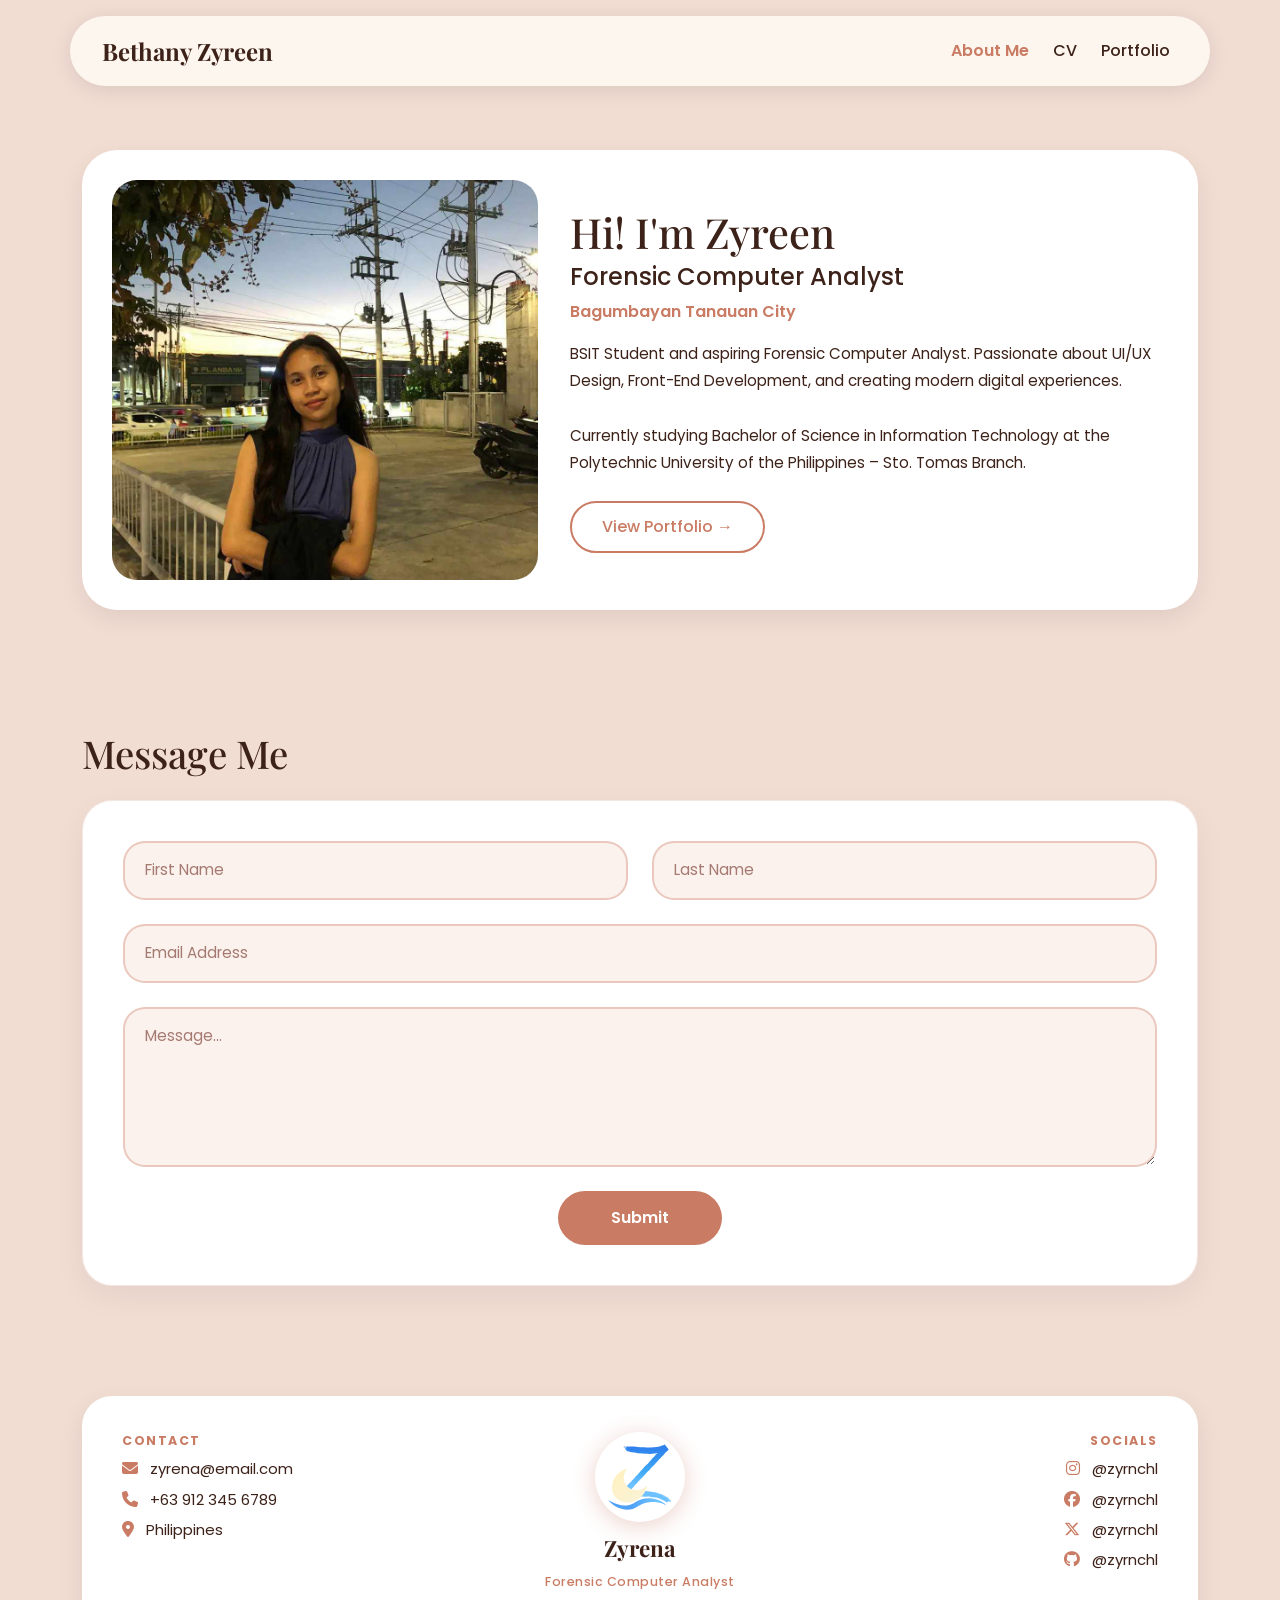
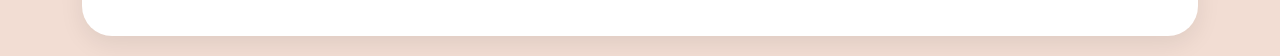
==== index.html @ 588b0d5e "changes in some part" ====
<!DOCTYPE html>
<html lang="en">
<head>
<meta charset="UTF-8">
<meta name="viewport" content="width=device-width, initial-scale=1.0">
<title> Zyrena – Portfolio</title>
  <link rel="icon" type="image/svg+xml" href="assets/img/Group13.svg">
  <link href="https://cdn.jsdelivr.net/npm/bootstrap@5.3.3/dist/css/bootstrap.min.css" rel="stylesheet">
<link href="https://fonts.googleapis.com/css2?family=Playfair+Display:wght@600;700&family=Poppins:wght@300;400;500;600&display=swap" rel="stylesheet">
<link rel="stylesheet" href="https://cdnjs.cloudflare.com/ajax/libs/font-awesome/6.5.0/css/all.min.css">
<link rel="stylesheet" href="assets/css/style.css">
</head>
<body>

<!-- NAVBAR -->
<nav class="navbar navbar-expand-lg fixed-top custom-nav">
  <div class="container">
    <a class="navbar-brand logo" href="index.html"> Bethany Zyreen</a>
    <button class="navbar-toggler" data-bs-toggle="collapse" data-bs-target="#menu">
      <span class="navbar-toggler-icon"></span>
    </button>
    <div class="collapse navbar-collapse" id="menu">
      <ul class="navbar-nav ms-auto">
        <li class="nav-item"><a href="index.html" class="nav-link active">About Me</a></li>
        <li class="nav-item"><a href="cv.html" class="nav-link">CV</a></li>
        <li class="nav-item"><a href="portfolio.html" class="nav-link">Portfolio</a></li>
      </ul>
    </div>
  </div>
</nav>

<!-- HERO -->
<section id="about" class="hero-section">
  <div class="container">
    <div class="hero-card">
      <div class="row align-items-center">
        <div class="col-lg-5">
          <img src="assets/img/PROFILE.jpg" class="img-fluid hero-image" alt="Profile">
        </div>
        <div class="col-lg-7 hero-text-col">
          <h1 class="hero-title">Hi! I'm Zyreen </h1> <h4>Forensic Computer Analyst </h4>
          <p class="location">Bagumbayan Tanauan City</p>
          <p class="hero-text">
            BSIT Student and aspiring Forensic Computer Analyst.
            Passionate about UI/UX Design, Front-End Development,
            and creating modern digital experiences.<br><br>
            Currently studying Bachelor of Science in
            Information Technology at the Polytechnic University
            of the Philippines – Sto. Tomas Branch.
          </p>
          <a href="portfolio.html" class="btn btn-main">View Portfolio →</a>
        </div>
      </div>
    </div>
  </div>
</section>

<!-- CONTACT -->
<section class="section">
  <div class="container">
    <h2 class="section-title">Message Me</h2>
    <div class="card-section">
      <form>
        <div class="row">
          <div class="col-12 col-md-6 mb-4">
            <input type="text" class="form-control custom-input" placeholder="First Name">
          </div>
          <div class="col-12 col-md-6 mb-4">
            <input type="text" class="form-control custom-input" placeholder="Last Name">
          </div>
        </div>
        <input type="email" class="form-control custom-input mb-4" placeholder="Email Address">
        <textarea rows="5" class="form-control custom-input" placeholder="Message..."></textarea>
        <div class="text-center mt-4">
          <button class="btn btn-submit">Submit</button>
        </div>
      </form>
    </div>
  </div>
</section>

<!-- FOOTER -->
<footer>
  <div class="container">
    <div class="footer-card">
      <div class="row align-items-start">

        <!-- LEFT: Contact Info -->
        <div class="col-12 col-md-4">
          <p class="footer-section-label">Contact</p>
          <p><i class="fas fa-envelope footer-icon"></i> zyrena@email.com</p>
          <p><i class="fas fa-phone footer-icon"></i> +63 912 345 6789</p>
          <p><i class="fas fa-map-marker-alt footer-icon"></i> Philippines</p>
        </div>

        <!-- CENTER: SVG Logo + Name -->
        <div class="col-md-4 text-center footer-center">
          <img src="assets/img/Group 20.svg" alt="Zyrena Logo" class="footer-logo-svg">
          <p class="footer-logo-name">Zyrena</p>
          <p class="footer-logo-tagline">Forensic Computer Analyst</p>
        </div>

        <!-- RIGHT: Social Media -->
        <div class="col-12 col-md-4 text-md-end">
          <p class="footer-section-label">Socials</p>
          <p><i class="fab fa-instagram footer-icon"></i> @zyrnchl</p>
          <p><i class="fab fa-facebook footer-icon"></i> @zyrnchl</p>
          <p><i class="fab fa-x-twitter footer-icon"></i> @zyrnchl</p>
          <p><i class="fab fa-github footer-icon"></i> @zyrnchl</p>
        </div>
      </div>
</footer>

<script src="https://cdn.jsdelivr.net/npm/bootstrap@5.3.3/dist/js/bootstrap.bundle.min.js"></script>
<script src="assets/js/script.js"></script>
</body>
</html>
---- assets/css/style.css ----
:root {
  --bg: #f2ddd3;
  --nav: #fdf6ee;
  --card: #fff;
  --accent-light: #e8b4a0;
  --accent: #c97b63;
  --dark: #3d2219;
}

body {
  background: var(--bg);
  font-family: 'Poppins', sans-serif;
  padding-top: 100px;
  color: var(--dark);
}

/* ── TYPOGRAPHY ── */
.logo,
.section-title,
.hero-title {
  font-family: 'Playfair Display', serif;
}

/* ── NAVBAR ── */
.custom-nav {
  background: transparent !important;
  box-shadow: none !important;
  padding: 16px 0;
}

.custom-nav .container {
  background: var(--nav);
  border-radius: 50px;
  box-shadow: 0 4px 20px rgba(0,0,0,.10);
  padding: 12px 32px !important;
}

.logo {
  font-size: 1.5rem;
  font-weight: 700;
  color: var(--dark) !important;
  text-decoration: none;
}

.nav-link {
  font-weight: 500;
  color: var(--dark) !important;
  margin-left: 8px;
}

/* ── HERO ── */
.hero-section {
  padding: 50px 0;
}

.hero-card {
  background: #fff;
  padding: 30px;
  border-radius: 35px;
  box-shadow: 0 8px 25px rgba(0,0,0,.08);
}

.hero-image {
  height: 400px;
  width: 100%;
  object-fit: cover;
  border-radius: 25px;
  /* Placeholder color when image is missing */
  background: var(--accent-light);
  display: block;
  min-height: 350px;
}

.hero-text-col {
  padding-left: 20px;
}

.hero-title {
  font-size: 2.6rem;
  margin-bottom: 6px;
}

.location {
  color: var(--accent);
  font-weight: 600;
  margin-bottom: 16px;
}

.hero-text {
  line-height: 1.8;
  margin-bottom: 24px;
  font-size: 0.95rem;
}

.btn-main,
.btn-project,
.btn-submit {
  border: 2px solid var(--accent);
  color: var(--accent);
  border-radius: 50px;
  padding: 12px 30px;
  font-weight: 500;
  background: transparent;
  text-decoration: none;
  display: inline-block;
  transition: all 0.25s ease;
}

.btn-main,
.btn-project {
  padding: 12px 30px;
}

.btn-submit {
  padding: 14px 52px;
  font-weight: 600;
}

.btn-main:hover,
.btn-project:hover,
.btn-submit:hover {
  background: var(--accent);
  color: white;
  opacity: 0.95;
}

/* ── SECTIONS ── */
.section {
  padding: 70px 0;
}

.section-title {
  font-size: 2.4rem;
  margin-bottom: 24px;
  color: var(--dark);
}

.card-section {
  background: white;
  padding: 40px;
  border-radius: 30px;
  box-shadow: 0 8px 25px rgba(0,0,0,.08);
}

/* ── SKILLS ── */
.skill-list {
  list-style: disc;
  padding-left: 20px;
  line-height: 2.2;
}

.skill-list li {
  font-size: 0.95rem;
}

/* ── EDUCATION ── */
.education-list {
  list-style: disc;
  padding-left: 20px;
}

.education-list li {
  margin-bottom: 20px;
  line-height: 1.8;
  font-size: 0.95rem;
}

.education-list li:last-child {
  margin-bottom: 0;
}

/* ── PROJECTS ── */
.project-card {
  display: flex;
  overflow: hidden;
  border-radius: 25px;
  background: white;
  margin-bottom: 24px;
  box-shadow: 0 5px 20px rgba(0,0,0,.08);
}

.project-card:last-child {
  margin-bottom: 0;
}

.project-image {
  width: 260px;
  min-height: 200px;
  background: var(--accent-light);
  flex-shrink: 0;
}

.project-image.darker {
  background: var(--accent);
}

.project-content {
  padding: 36px 40px;
  flex: 1;
}

.project-content h3 {
  font-family: 'Playfair Display', serif;
  font-size: 1.4rem;
  margin-bottom: 12px;
}

.project-content p {
  font-size: 0.92rem;
  line-height: 1.7;
  margin-bottom: 20px;
}

.btn-project {
  border: 2px solid var(--accent);
  color: var(--accent);
  border-radius: 50px;
  padding: 8px 22px;
  font-size: 0.9rem;
  background: transparent;
  transition: all .2s;
}

.btn-project:hover {
  background: var(--accent);
  color: white;
}

/* ── CONTACT FORM ── */
.card-section {
  background: #fff;
  padding: 40px;
  border-radius: 30px;
  border: 1px solid rgba(201, 123, 99, 0.18);
  box-shadow: 0 10px 30px rgba(0, 0, 0, 0.06);
}

.card-section form {
  color: var(--dark);
}

.card-section .section-title {
  color: var(--dark);
}

.custom-input {
  border: 2px solid rgba(201, 123, 99, 0.35);
  border-radius: 22px;
  padding: 16px 20px;
  font-family: 'Poppins', sans-serif;
  font-size: 0.95rem;
  background: #fbf1ed;
  color: #3a2320;
  transition: border-color 0.25s ease, background 0.25s ease, box-shadow 0.25s ease;
}

.custom-input::placeholder {
  color: #a57a70;
  opacity: 1;
}

.custom-input:focus {
  border-color: var(--accent);
  background: white;
  box-shadow: 0 0 0 4px rgba(201, 123, 99, 0.12);
}

textarea.custom-input {
  min-height: 160px;
  resize: vertical;
}

.btn-submit {
  background: var(--accent);
  color: white;
  padding: 14px 52px;
  border-radius: 50px;
  font-weight: 600;
  border: 1px solid transparent;
  transition: transform 0.2s ease, opacity 0.2s ease, box-shadow 0.2s ease;
  position: relative;
  overflow: hidden;
}

.btn-main,
.btn-project,
.btn-submit,
.back-link {
  transition: transform 0.25s ease, opacity 0.25s ease, box-shadow 0.25s ease;
  position: relative;
  overflow: hidden;
}

.btn-main:hover,
.btn-project:hover,
.btn-submit:hover,
.back-link:hover {
  opacity: 0.95;
  transform: translateY(-2px) scale(1.01);
}

.btn-submit:focus,
.btn-submit:active,
.btn-main:focus,
.btn-main:active,
.btn-project:focus,
.btn-project:active,
.back-link:focus,
.back-link:active {
  outline: none;
  background: var(--accent);
  color: white;
  box-shadow: 0 0 0 6px rgba(201, 123, 99, 0.18);
}

.animated-card {
  opacity: 0;
  transform: translateY(22px);
  transition: opacity 0.55s ease, transform 0.55s ease;
}

.animated-card.visible {
  opacity: 1;
  transform: translateY(0);
}

.ripple {
  position: absolute;
  border-radius: 50%;
  transform: scale(0);
  background: rgba(255, 255, 255, 0.45);
  pointer-events: none;
}

@keyframes ripple-effect {
  to {
    transform: scale(4);
    opacity: 0;
  }
}

@media (max-width: 767px) {
  .card-section {
    padding: 28px 22px;
  }
}

/* ── FOOTER ── */
footer {
  padding: 40px 0 20px;
}

.footer-card {
  background: white;
  padding: 36px 40px;
  border-radius: 30px;
  box-shadow: 0 8px 25px rgba(0,0,0,.08);
  font-size: 0.93rem;
}

.footer-card p {
  margin-bottom: 8px;
}

.footer-icon {
  color: var(--accent);
  margin-right: 8px;
  font-size: 1rem;
}

.copyright {
  text-align: center;
  margin-top: 30px;
  font-weight: 600;
  font-size: 0.9rem;
  color: var(--dark);
}
/* ── SUNSET PAGES PROJECT ── */
.sunset-bg {
  background: linear-gradient(160deg, #c97b63 0%, #e8a87c 40%, #f2c97a 70%, #c97b63 100%);
  display: flex;
  align-items: center;
  justify-content: center;
}

.sunset-icon {
  font-size: 3rem;
  color: rgba(255,255,255,0.85);
  text-align: center;
}

.project-badge {
  display: inline-block;
  background: var(--accent-light);
  color: var(--dark);
  font-size: 0.75rem;
  font-weight: 600;
  padding: 4px 14px;
  border-radius: 50px;
  margin-bottom: 14px;
}

.project-tags {
  display: flex;
  flex-wrap: wrap;
  gap: 8px;
  margin-top: 10px;
}

.tag {
  background: #f9ede8;
  color: var(--accent);
  border: 1px solid var(--accent-light);
  font-size: 0.78rem;
  font-weight: 500;
  padding: 4px 12px;
  border-radius: 50px;
}

/* ── PAGE HEADER (CV & Portfolio pages) ── */
.page-header {
  padding: 50px 0 30px;
}

.page-subtitle {
  color: var(--accent);
  font-weight: 500;
  font-size: 1rem;
  margin-top: -10px;
  margin-bottom: 0;
}

/* ── ACTIVE NAV LINK ── */
.nav-link.active {
  color: var(--accent) !important;
  font-weight: 600;
}

/* ── TIMELINE (CV Education) ── */
.timeline-list {
  list-style: none;
  padding: 0;
  margin: 0;
  position: relative;
}

.timeline-list::before {
  content: '';
  position: absolute;
  left: 10px;
  top: 8px;
  bottom: 8px;
  width: 2px;
  background: var(--accent-light);
}

.timeline-item {
  display: flex;
  gap: 20px;
  margin-bottom: 32px;
  position: relative;
}

.timeline-item:last-child {
  margin-bottom: 0;
}

.timeline-dot {
  width: 22px;
  height: 22px;
  border-radius: 50%;
  background: var(--accent);
  flex-shrink: 0;
  margin-top: 2px;
  box-shadow: 0 0 0 4px var(--accent-light);
  z-index: 1;
}

.timeline-body {
  flex: 1;
}

.timeline-year {
  display: inline-block;
  background: var(--accent-light);
  color: var(--dark);
  font-size: 0.75rem;
  font-weight: 600;
  padding: 3px 12px;
  border-radius: 50px;
  margin-bottom: 6px;
}

.timeline-body h5 {
  font-family: 'Playfair Display', serif;
  font-size: 1.05rem;
  margin-bottom: 2px;
}

.timeline-body p {
  font-size: 0.88rem;
  color: #7a5a50;
  margin: 0;
}

/* ── SKILL BARS (CV Skills) ── */
.skill-group-label {
  font-weight: 600;
  font-size: 0.85rem;
  text-transform: uppercase;
  letter-spacing: 1px;
  color: var(--accent);
  margin-bottom: 16px;
}

.skill-bars {
  display: flex;
  flex-direction: column;
  gap: 14px;
}

.skill-bar-item {
  display: flex;
  align-items: center;
  gap: 12px;
}

.skill-bar-item span {
  width: 110px;
  font-size: 0.88rem;
  flex-shrink: 0;
}

.bar {
  flex: 1;
  height: 10px;
  background: var(--accent-light);
  border-radius: 50px;
  overflow: hidden;
}

.fill {
  height: 100%;
  background: var(--accent);
  border-radius: 50px;
}

/* ── SUNSET PAGES EXPANDED CARD ── */
.project-card--vertical {
  flex-direction: column;
}

.sunset-bg--wide {
  width: 100%;
  min-height: 200px;
  padding: 40px 20px;
  flex-direction: column;
  gap: 12px;
}

.sunset-tagline {
  color: rgba(255,255,255,0.92);
  font-style: italic;
  font-size: 0.95rem;
  margin-top: 12px;
  margin-bottom: 0;
  text-align: center;
  line-height: 1.6;
}

/* About / section blocks inside card */
.sp-block {
  margin-bottom: 22px;
}

.sp-heading {
  font-weight: 700;
  font-size: 0.82rem;
  text-transform: uppercase;
  letter-spacing: 1px;
  color: var(--accent);
  margin-bottom: 10px;
}

.sp-heading i {
  margin-right: 6px;
}

.sp-block p {
  margin-bottom: 8px;
}

/* Genre list */
.sp-genres {
  display: flex;
  flex-direction: column;
  gap: 10px;
}

.sp-genre-item {
  background: #fdf6ee;
  border-left: 3px solid var(--accent);
  border-radius: 0 12px 12px 0;
  padding: 10px 16px;
}

.sp-genre-title {
  display: block;
  font-weight: 600;
  font-size: 0.92rem;
  color: var(--dark);
  margin-bottom: 2px;
}

.sp-genre-desc {
  font-size: 0.83rem;
  color: #7a5a50;
}

/* Feature pills */
.sp-features {
  display: flex;
  flex-wrap: wrap;
  gap: 10px;
}

.sp-feature {
  background: #fdf6ee;
  border: 1px solid var(--accent-light);
  border-radius: 50px;
  padding: 7px 16px;
  font-size: 0.83rem;
  font-weight: 500;
  color: var(--dark);
}

.sp-feature i {
  color: var(--accent);
  margin-right: 6px;
}

/* ── PROJECT DETAIL PAGES ── */
.detail-hero {
  padding: 80px 20px 60px;
  text-align: center;
}

.sunset-hero {
  background: linear-gradient(160deg, #c97b63 0%, #e8a87c 45%, #f2c97a 100%);
}

.furniture-hero {
 background: linear-gradient(160deg, #a07850 0%, #c8a070 50%, #e8c898 100%);
}

.detail-hero-icon {
  font-size: 3.5rem;
  color: rgba(255,255,255,0.9);
  margin-bottom: 16px;
  display: block;
}

.detail-hero-title {
  font-family: 'Playfair Display', serif;
  font-size: 2.8rem;
  color: white;
  margin-bottom: 8px;
  text-shadow: 0 2px 10px rgba(0,0,0,0.15);
}

.detail-hero-sub {
  color: rgba(255,255,255,0.88);
  font-size: 1rem;
  font-weight: 500;
  margin-bottom: 10px;
}

.detail-hero-tagline {
  color: rgba(255,255,255,0.92);
  font-style: italic;
  font-size: 1rem;
  margin-bottom: 20px;
}

.detail-badges {
  display: flex;
  gap: 10px;
  justify-content: center;
  flex-wrap: wrap;
  margin-top: 10px;
}

.detail-badges .project-badge {
  background: rgba(255,255,255,0.3);
  color: white;
  border: 1px solid rgba(255,255,255,0.5);
  font-size: 0.82rem;
}

.back-link {
  color: var(--accent);
  font-weight: 600;
  font-size: 0.9rem;
  text-decoration: none;
  display: inline-flex;
  align-items: center;
  gap: 8px;
  transition: opacity .2s;
}

.back-link:hover {
  opacity: 0.75;
  color: var(--accent);
}

.feature-card {
  display: flex;
  gap: 16px;
  align-items: flex-start;
  background: #fdf6ee;
  border-radius: 20px;
  padding: 20px;
  height: 100%;
}

.feature-icon {
  width: 46px;
  height: 46px;
  background: var(--accent);
  border-radius: 12px;
  display: flex;
  align-items: center;
  justify-content: center;
  color: white;
  font-size: 1.1rem;
  flex-shrink: 0;
}

.feature-card h6 {
  font-weight: 600;
  margin-bottom: 6px;
  font-size: 0.95rem;
}

.feature-card p {
  font-size: 0.87rem;
  color: #7a5a50;
  margin: 0;
  line-height: 1.6;
}
/* ── FOOTER LAYOUT FIX ── */
.footer-card .row {
  gap: 0;
}

.footer-card .col-md-6 p {
  display: flex;
  align-items: center;
  gap: 8px;
  margin-bottom: 10px;
  font-size: 0.9rem;
}

.footer-card .col-md-6:first-child p strong {
  min-width: 70px;
}

/* ── PROJECT DETAIL PAGES ── */
.detail-hero {
  padding: 80px 20px 60px;
  text-align: center;
}

.project-screenshot {
  overflow: hidden;
  border-radius: 30px;
  box-shadow: 0 8px 25px rgba(0,0,0,.12);
}

.project-screenshot img {
  width: 100%;
  display: block;
  object-fit: cover;
}

.sunset-hero {
  background: linear-gradient(160deg, #c97b63 0%, #e8a87c 45%, #f2c97a 100%);
}

.furniture-hero {
  background: 
  linear-gradient(160deg, #dc8c3d 0%, #e3bd41 50%, #e8c898 100%);
}

.puzzle-hero {
  background: linear-gradient(160deg, #3d2219 0%, #c97b63 60%, #e8b4a0 100%);
}

.detail-hero-icon {
  font-size: 3.5rem;
  color: rgba(255,255,255,0.9);
  margin-bottom: 16px;
  display: block;
}

.detail-hero-title {
  font-family: 'Playfair Display', serif;
  font-size: 2.8rem;
  color: white;
  margin-bottom: 8px;
  text-shadow: 0 2px 10px rgba(0,0,0,0.15);
}

.detail-hero-sub {
  color: rgba(255,255,255,0.88);
  font-size: 1rem;
  font-weight: 500;
  margin-bottom: 10px;
}

.detail-hero-tagline {
  color: rgba(255,255,255,0.92);
  font-style: italic;
  font-size: 1rem;
  margin-bottom: 20px;
}

.detail-badges {
  display: flex;
  gap: 10px;
  justify-content: center;
  flex-wrap: wrap;
  margin-top: 10px;
}

.detail-badges .project-badge {
  background: rgba(255,255,255,0.3);
  color: white;
  border: 1px solid rgba(255,255,255,0.5);
  font-size: 0.82rem;
}

.back-link {
  color: var(--accent);
  font-weight: 600;
  font-size: 0.9rem;
  text-decoration: none;
  display: inline-flex;
  align-items: center;
  gap: 8px;
  transition: opacity .2s;
}

.back-link:hover {
  opacity: 0.75;
  color: var(--accent);
}

.feature-card {
  display: flex;
  gap: 16px;
  align-items: flex-start;
  background: #fdf6ee;
  border-radius: 20px;
  padding: 20px;
  height: 100%;
}

.feature-icon {
  width: 46px;
  height: 46px;
  background: var(--accent);
  border-radius: 12px;
  display: flex;
  align-items: center;
  justify-content: center;
  color: white;
  font-size: 1.1rem;
  flex-shrink: 0;
}

.feature-card h6 {
  font-weight: 600;
  margin-bottom: 6px;
  font-size: 0.95rem;
}

.feature-card p {
  font-size: 0.87rem;
  color: #7a5a50;
  margin: 0;
  line-height: 1.6;
}

.project-summary-grid {
  display: grid;
  grid-template-columns: repeat(auto-fit, minmax(240px, 1fr));
  gap: 20px;
  margin-top: 26px;
}

.about-project-grid {
  margin-top: 28px;
}

.project-summary-item {
  background: #fdf2ec;
  border: 1px solid rgba(201, 123, 99, 0.22);
  border-radius: 28px;
  padding: 28px;
  transition: transform 0.25s ease, box-shadow 0.25s ease;
  min-height: 240px;
}

.project-summary-item:hover {
  transform: translateY(-4px);
  box-shadow: 0 20px 35px rgba(0, 0, 0, 0.08);
}

.project-summary-icon {
  width: 52px;
  height: 52px;
  border-radius: 18px;
  display: flex;
  align-items: center;
  justify-content: center;
  background: rgba(201, 123, 99, 0.95);
  color: white;
  margin-bottom: 18px;
  font-size: 1.2rem;
}

.project-summary-item h5 {
  font-size: 1.05rem;
  margin-bottom: 10px;
  color: var(--dark);
}

.project-summary-item p {
  margin: 0;
  color: #765646;
  font-size: 0.95rem;
  line-height: 1.7;
}

/* ── PROJECT CARD GRADIENT PANELS ── */
.furniture-panel {
  background: linear-gradient(160deg, #dc8c3d 0%, #e3bd41 50%, #e8c898 100%);
  display: flex;
  align-items: center;
  justify-content: center;
}

.sunset-panel {
  background: linear-gradient(160deg, #c97b63 0%, #e8a87c 40%, #f2c97a 70%, #c97b63 100%);
  display: flex;
  align-items: center;
  justify-content: center;
}

.panel-icon {
  font-size: 3rem;
  color: rgba(255,255,255,0.85);
}



/* ── CONTAINER FLUID (Furniture & Sunset Pages) ── */
.furniture-hero .container-fluid,
.sunset-hero .container-fluid,
.section .container-fluid {
  width: 100%;
  padding-left: 48px;
  padding-right: 48px;
  max-width: 100%;
}

@media (max-width: 768px) {
  .furniture-hero .container-fluid,
  .sunset-hero .container-fluid,
  .section .container-fluid {
    padding-left: 20px;
    padding-right: 20px;
  }
}

.project-screenshots-col {
  display: flex;
  flex-direction: column;
  gap: 1.5rem;
}

.project-screenshots-col .project-screenshot img {
  width: 100%;
  height: auto;
  display: block;
}

/* ── FOOTER ENHANCED ── */
.footer-center {
  display: flex;
  flex-direction: column;
  align-items: center;
  justify-content: center;
}

.footer-logo-svg {
  width: 90px;
  height: 90px;
  filter: drop-shadow(0 4px 12px rgba(201, 123, 99, 0.35));
  transition: transform 0.3s ease;
}

.footer-logo-svg:hover {
  transform: scale(1.05);
}

.footer-logo-name {
  font-family: 'Playfair Display', serif;
  font-size: 1.4rem;
  font-weight: 700;
  color: var(--dark);
  margin: 10px 0 2px;
}

.footer-logo-tagline {
  font-size: 0.78rem;
  color: var(--accent);
  font-weight: 500;
  letter-spacing: 0.5px;
  margin: 0;
}

.footer-section-label {
  font-weight: 700;
  font-size: 0.78rem;
  text-transform: uppercase;
  letter-spacing: 1.5px;
  color: var(--accent);
  margin-bottom: 14px;
}

.footer-nav-link {
  color: var(--dark);
  text-decoration: none;
  font-size: 0.9rem;
  transition: color 0.2s;
}

.footer-nav-link:hover {
  color: var(--accent);
}
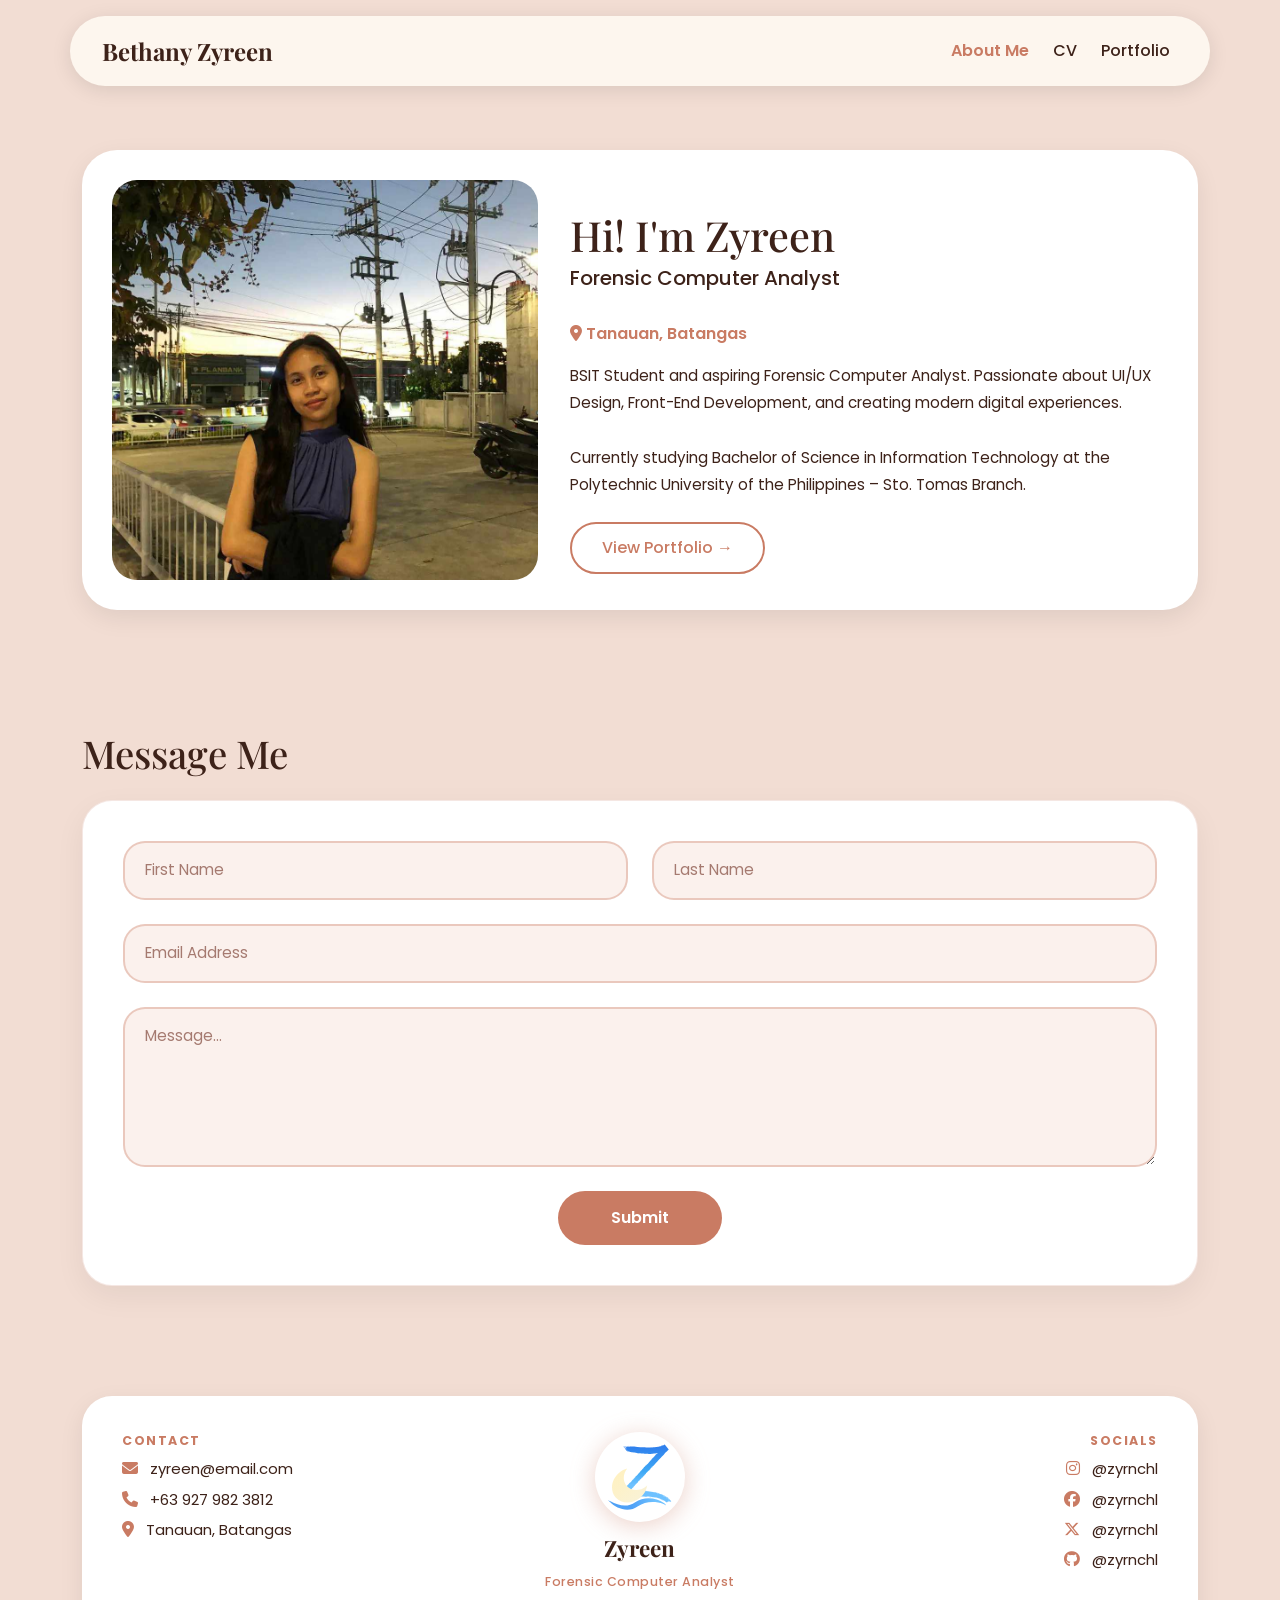
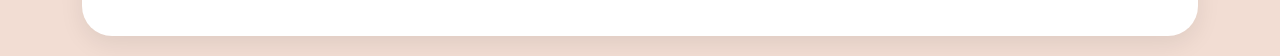
==== commit bc957a7c: "improvement in desc" ====
--- a/index.html
+++ b/index.html
@@ -37,9 +37,9 @@
         <div class="col-lg-5">
           <img src="assets/img/PROFILE.jpg" class="img-fluid hero-image" alt="Profile">
         </div>
-        <div class="col-lg-7 hero-text-col">
-          <h1 class="hero-title">Hi! I'm Zyreen </h1> <h4>Forensic Computer Analyst </h4>
-          <p class="location">Bagumbayan Tanauan City</p>
+        <div class="col-lg-7 hero-text-col"><br>
+          <h1 class="hero-title">Hi! I'm Zyreen </h1> <h5>Forensic Computer Analyst </h5><br>
+          <p class="location"><i class="fas fa-map-marker-alt"></i> Tanauan, Batangas</p>
           <p class="hero-text">
             BSIT Student and aspiring Forensic Computer Analyst.
             Passionate about UI/UX Design, Front-End Development,
@@ -88,15 +88,15 @@
         <!-- LEFT: Contact Info -->
         <div class="col-12 col-md-4">
           <p class="footer-section-label">Contact</p>
-          <p><i class="fas fa-envelope footer-icon"></i> zyrena@email.com</p>
-          <p><i class="fas fa-phone footer-icon"></i> +63 912 345 6789</p>
-          <p><i class="fas fa-map-marker-alt footer-icon"></i> Philippines</p>
+          <p><i class="fas fa-envelope footer-icon"></i> zyreen@email.com</p>
+          <p><i class="fas fa-phone footer-icon"></i> +63 927 982 3812</p>
+          <p><i class="fas fa-map-marker-alt footer-icon"></i> Tanauan, Batangas</p>
         </div>
 
         <!-- CENTER: SVG Logo + Name -->
         <div class="col-md-4 text-center footer-center">
-          <img src="assets/img/Group 20.svg" alt="Zyrena Logo" class="footer-logo-svg">
-          <p class="footer-logo-name">Zyrena</p>
+          <img src="assets/img/Group 20.svg" alt="Zyreen Logo" class="footer-logo-svg">
+          <p class="footer-logo-name">Zyreen</p>
           <p class="footer-logo-tagline">Forensic Computer Analyst</p>
         </div>
 
--- a/assets/css/style.css
+++ b/assets/css/style.css
@@ -270,6 +270,25 @@
   resize: vertical;
 }
 
+.page-transition-overlay {
+  position: fixed;
+  inset: 0;
+  z-index: 9999;
+  background: var(--bg);
+  opacity: 1;
+  pointer-events: none;
+  transition: opacity 0.4s ease;
+}
+
+.page-transition-overlay.hidden {
+  opacity: 0;
+}
+
+.page-transition-overlay.visible {
+  opacity: 1;
+  pointer-events: all;
+}
+
 .btn-submit {
   background: var(--accent);
   color: white;
@@ -304,13 +323,19 @@
 .btn-main:focus,
 .btn-main:active,
 .btn-project:focus,
-.btn-project:active,
-.back-link:focus,
-.back-link:active {
+.btn-project:active {
   outline: none;
   background: var(--accent);
   color: white;
   box-shadow: 0 0 0 6px rgba(201, 123, 99, 0.18);
+}
+
+.back-link:focus,
+.back-link:active {
+  outline: none;
+  background: transparent;
+  color: var(--accent);
+  box-shadow: none;
 }
 
 .animated-card {
@@ -339,9 +364,81 @@
   }
 }
 
+/* ── RESPONSIVE: TABLET ── */
+@media (max-width: 991px) {
+  .project-card {
+    flex-direction: column;
+  }
+
+  .project-image {
+    width: 100%;
+    min-height: 180px;
+  }
+
+  .project-content {
+    padding: 28px 30px;
+  }
+
+  .project-content h3 {
+    font-size: 1.2rem;
+  }
+}
+
+/* ── RESPONSIVE: MOBILE ── */
 @media (max-width: 767px) {
   .card-section {
-    padding: 28px 22px;
+    padding: 20px 16px;
+  }
+
+  .project-card {
+    flex-direction: column;
+    border-radius: 20px;
+    margin-bottom: 20px;
+  }
+
+  .project-image {
+    width: 100%;
+    min-height: 150px;
+  }
+
+  .project-content {
+    padding: 22px 20px;
+  }
+
+  .project-content h3 {
+    font-size: 1.1rem;
+    margin-bottom: 8px;
+  }
+
+  .project-content p {
+    font-size: 0.88rem;
+    margin-bottom: 14px;
+  }
+
+  .panel-icon {
+    font-size: 2.2rem;
+  }
+
+  .project-tags {
+    gap: 6px;
+  }
+
+  .tag {
+    font-size: 0.72rem;
+    padding: 3px 10px;
+  }
+
+  .btn-project {
+    padding: 8px 18px;
+    font-size: 0.85rem;
+  }
+
+  .page-header {
+    padding: 30px 0 16px;
+  }
+
+  .section-title {
+    font-size: 1.9rem;
   }
 }
 
@@ -377,7 +474,7 @@
 }
 /* ── SUNSET PAGES PROJECT ── */
 .sunset-bg {
-  background: linear-gradient(160deg, #c97b63 0%, #e8a87c 40%, #f2c97a 70%, #c97b63 100%);
+  background: linear-gradient(160deg, #c97b63 0%, #d4886a 30%, #e8a87c 55%, #f2c87a 80%, #c97b63 100%);
   display: flex;
   align-items: center;
   justify-content: center;
@@ -646,11 +743,11 @@
 }
 
 .sunset-hero {
-  background: linear-gradient(160deg, #c97b63 0%, #e8a87c 45%, #f2c97a 100%);
+  background: linear-gradient(160deg, #c97b63 0%, #d4886a 35%, #e8a87c 60%, #f2c97a 100%);
 }
 
 .furniture-hero {
- background: linear-gradient(160deg, #a07850 0%, #c8a070 50%, #e8c898 100%);
+ background: linear-gradient(160deg, #c97b63 0%, #d4956a 40%, #e8b86a 75%, #f0c97a 100%);
 }
 
 .detail-hero-icon {
@@ -775,6 +872,7 @@
   overflow: hidden;
   border-radius: 30px;
   box-shadow: 0 8px 25px rgba(0,0,0,.12);
+  border: none !important;
 }
 
 .project-screenshot img {
@@ -784,12 +882,12 @@
 }
 
 .sunset-hero {
-  background: linear-gradient(160deg, #c97b63 0%, #e8a87c 45%, #f2c97a 100%);
+  background: linear-gradient(160deg, #c97b63 0%, #d4886a 35%, #e8a87c 60%, #f2c97a 100%);
 }
 
 .furniture-hero {
   background: 
-  linear-gradient(160deg, #dc8c3d 0%, #e3bd41 50%, #e8c898 100%);
+  linear-gradient(160deg, #b56b55 0%, #c97b63 35%, #d4956a 60%, #e8c278 100%);
 }
 
 .puzzle-hero {
@@ -905,7 +1003,6 @@
 
 .project-summary-item {
   background: #fdf2ec;
-  border: 1px solid rgba(201, 123, 99, 0.22);
   border-radius: 28px;
   padding: 28px;
   transition: transform 0.25s ease, box-shadow 0.25s ease;
@@ -945,14 +1042,14 @@
 
 /* ── PROJECT CARD GRADIENT PANELS ── */
 .furniture-panel {
-  background: linear-gradient(160deg, #dc8c3d 0%, #e3bd41 50%, #e8c898 100%);
+  background: linear-gradient(160deg, #c97b63 0%, #d4956a 40%, #e8b86a 75%, #f0c97a 100%);
   display: flex;
   align-items: center;
   justify-content: center;
 }
 
 .sunset-panel {
-  background: linear-gradient(160deg, #c97b63 0%, #e8a87c 40%, #f2c97a 70%, #c97b63 100%);
+  background: linear-gradient(160deg, #c97b63 0%, #d4886a 30%, #e8a87c 55%, #f2c87a 80%, #c97b63 100%);
   display: flex;
   align-items: center;
   justify-content: center;
@@ -1049,4 +1146,81 @@
 
 .footer-nav-link:hover {
   color: var(--accent);
+}
+/* ── FURNITURE PRODUCT COLLECTION TABLE ── */
+.furniture-table {
+  width: 100%;
+  border-collapse: collapse;
+  font-size: 0.88rem;
+  color: var(--dark);
+}
+
+.furniture-table thead tr {
+  background: #fdf2ec;
+  border-bottom: 2px solid var(--accent-light);
+}
+
+.furniture-table thead th {
+  padding: 16px 14px;
+  font-weight: 600;
+  font-size: 0.8rem;
+  text-transform: uppercase;
+  letter-spacing: 0.6px;
+  color: var(--accent);
+  white-space: nowrap;
+}
+
+.furniture-table tbody tr {
+  border-bottom: 1px solid rgba(201, 123, 99, 0.12);
+  transition: background 0.2s ease;
+}
+
+.furniture-table tbody tr:last-child {
+  border-bottom: none;
+}
+
+.furniture-table tbody tr:hover {
+  background: #fdf6ee;
+}
+
+.furniture-table tbody td {
+  padding: 16px 14px;
+  vertical-align: middle;
+  line-height: 1.5;
+}
+
+.furniture-table tbody td:first-child {
+  font-weight: 600;
+  color: var(--accent);
+  text-align: center;
+  width: 36px;
+}
+
+.furn-img-placeholder {
+  width: 52px;
+  height: 52px;
+  border-radius: 12px;
+  display: flex;
+  align-items: center;
+  justify-content: center;
+  font-size: 1.3rem;
+}
+
+.stock-badge {
+  display: inline-block;
+  border-radius: 50px;
+  padding: 4px 12px;
+  font-size: 0.75rem;
+  font-weight: 600;
+  white-space: nowrap;
+}
+
+.stock-badge.in-stock {
+  background: #4caf50;
+  color: white;
+}
+
+.stock-badge.out-of-stock {
+  background: #e53935;
+  color: white;
 }
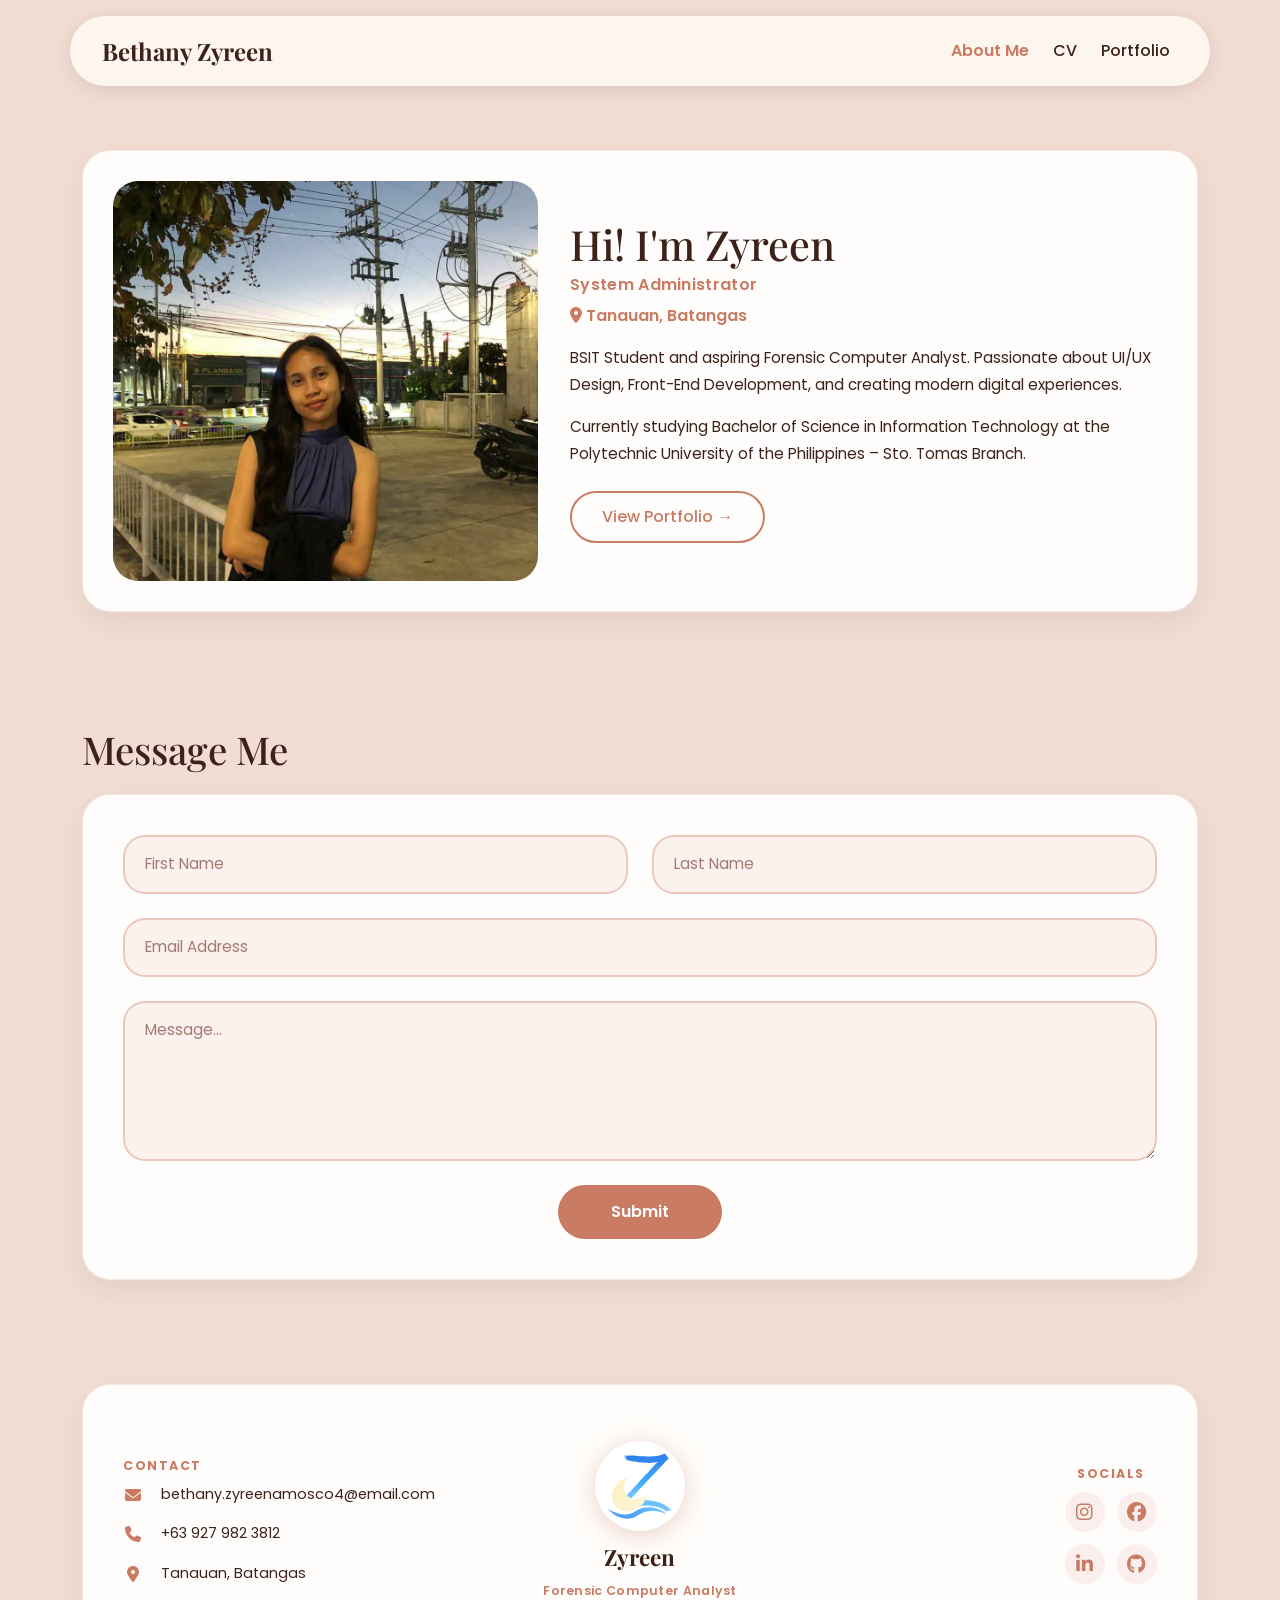
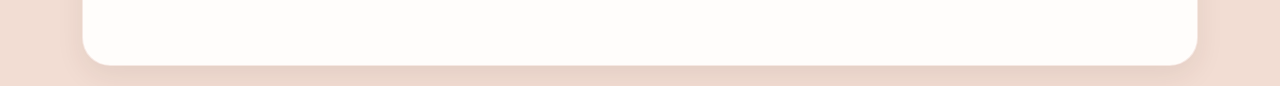
==== commit 79d33d84: "Add files via upload" ====
--- a/index.html
+++ b/index.html
@@ -1,117 +1,143 @@
 <!DOCTYPE html>
 <html lang="en">
+
 <head>
-<meta charset="UTF-8">
-<meta name="viewport" content="width=device-width, initial-scale=1.0">
-<title> Zyrena – Portfolio</title>
+  <meta charset="UTF-8">
+  <meta name="viewport" content="width=device-width, initial-scale=1.0">
+  <title> Zyrena – Portfolio</title>
   <link rel="icon" type="image/svg+xml" href="assets/img/Group13.svg">
   <link href="https://cdn.jsdelivr.net/npm/bootstrap@5.3.3/dist/css/bootstrap.min.css" rel="stylesheet">
-<link href="https://fonts.googleapis.com/css2?family=Playfair+Display:wght@600;700&family=Poppins:wght@300;400;500;600&display=swap" rel="stylesheet">
-<link rel="stylesheet" href="https://cdnjs.cloudflare.com/ajax/libs/font-awesome/6.5.0/css/all.min.css">
-<link rel="stylesheet" href="assets/css/style.css">
+  <link
+    href="https://fonts.googleapis.com/css2?family=Playfair+Display:wght@600;700&family=Poppins:wght@300;400;500;600&display=swap"
+    rel="stylesheet">
+  <link rel="stylesheet" href="https://cdnjs.cloudflare.com/ajax/libs/font-awesome/6.5.0/css/all.min.css">
+  <link rel="stylesheet" href="assets/css/style.css">
 </head>
+
 <body>
 
-<!-- NAVBAR -->
-<nav class="navbar navbar-expand-lg fixed-top custom-nav">
-  <div class="container">
-    <a class="navbar-brand logo" href="index.html"> Bethany Zyreen</a>
-    <button class="navbar-toggler" data-bs-toggle="collapse" data-bs-target="#menu">
-      <span class="navbar-toggler-icon"></span>
-    </button>
-    <div class="collapse navbar-collapse" id="menu">
-      <ul class="navbar-nav ms-auto">
-        <li class="nav-item"><a href="index.html" class="nav-link active">About Me</a></li>
-        <li class="nav-item"><a href="cv.html" class="nav-link">CV</a></li>
-        <li class="nav-item"><a href="portfolio.html" class="nav-link">Portfolio</a></li>
-      </ul>
+  <!-- NAVBAR -->
+  <nav class="navbar navbar-expand-lg fixed-top custom-nav">
+    <div class="container">
+      <a class="navbar-brand logo" href="index.html"> Bethany Zyreen</a>
+      <button class="navbar-toggler" data-bs-toggle="collapse" data-bs-target="#menu">
+        <span class="navbar-toggler-icon"></span>
+      </button>
+      <div class="collapse navbar-collapse" id="menu">
+        <ul class="navbar-nav ms-auto">
+          <li class="nav-item"><a href="index.html" class="nav-link active">About Me</a></li>
+          <li class="nav-item"><a href="cv.html" class="nav-link">CV</a></li>
+          <li class="nav-item"><a href="portfolio.html" class="nav-link">Portfolio</a></li>
+        </ul>
+      </div>
     </div>
-  </div>
-</nav>
+  </nav>
 
-<!-- HERO -->
-<section id="about" class="hero-section">
-  <div class="container">
-    <div class="hero-card">
-      <div class="row align-items-center">
-        <div class="col-lg-5">
-          <img src="assets/img/PROFILE.jpg" class="img-fluid hero-image" alt="Profile">
-        </div>
-        <div class="col-lg-7 hero-text-col"><br>
-          <h1 class="hero-title">Hi! I'm Zyreen </h1> <h5>Forensic Computer Analyst </h5><br>
-          <p class="location"><i class="fas fa-map-marker-alt"></i> Tanauan, Batangas</p>
-          <p class="hero-text">
-            BSIT Student and aspiring Forensic Computer Analyst.
-            Passionate about UI/UX Design, Front-End Development,
-            and creating modern digital experiences.<br><br>
-            Currently studying Bachelor of Science in
-            Information Technology at the Polytechnic University
-            of the Philippines – Sto. Tomas Branch.
-          </p>
-          <a href="portfolio.html" class="btn btn-main">View Portfolio →</a>
+  <!-- HERO -->
+  <section id="about" class="hero-section">
+    <div class="container">
+      <div class="hero-card">
+        <div class="row align-items-center">
+          <div class="col-lg-5">
+            <img src="assets/img/PROFILE.jpg" class="img-fluid hero-image" alt="Profile">
+          </div>
+          <div class="col-lg-7 hero-text-col">
+           <h1 class="hero-title">Hi! I'm Zyreen </h1>
+          <h5 class="hero-role">System Administrator</h5>
+            <p class="location"><i class="fas fa-map-marker-alt"></i> Tanauan, Batangas</p>
+            <p class="hero-text">
+              BSIT Student and aspiring Forensic Computer Analyst.
+              Passionate about UI/UX Design, Front-End Development,
+              and creating modern digital experiences.
+            </p>
+            <p class="hero-text">
+              Currently studying Bachelor of Science in
+              Information Technology at the Polytechnic University
+              of the Philippines – Sto. Tomas Branch.
+            </p>
+            <a href="portfolio.html" class="btn btn-main">View Portfolio →</a>
+          </div>
         </div>
       </div>
     </div>
-  </div>
-</section>
+  </section>
 
-<!-- CONTACT -->
-<section class="section">
-  <div class="container">
-    <h2 class="section-title">Message Me</h2>
-    <div class="card-section">
-      <form>
-        <div class="row">
-          <div class="col-12 col-md-6 mb-4">
-            <input type="text" class="form-control custom-input" placeholder="First Name">
+  <!-- CONTACT -->
+  <section class="section">
+    <div class="container">
+      <h2 class="section-title">Message Me</h2>
+      <div class="card-section">
+        <form>
+          <div class="row">
+            <div class="col-12 col-md-6 mb-4">
+              <input type="text" class="form-control custom-input" placeholder="First Name">
+            </div>
+            <div class="col-12 col-md-6 mb-4">
+              <input type="text" class="form-control custom-input" placeholder="Last Name">
+            </div>
           </div>
-          <div class="col-12 col-md-6 mb-4">
-            <input type="text" class="form-control custom-input" placeholder="Last Name">
+          <input type="email" class="form-control custom-input mb-4" placeholder="Email Address">
+          <textarea rows="5" class="form-control custom-input" placeholder="Message..."></textarea>
+          <div class="text-center mt-4">
+            <button class="btn btn-submit">Submit</button>
+          </div>
+        </form>
+      </div>
+    </div>
+  </section>
+
+  <!-- FOOTER -->
+  <footer>
+    <div class="container">
+      <div class="footer-card">
+        <div class="row g-4 align-items-center">
+
+          <!-- LEFT: Contact Info -->
+          <div class="col-12 col-lg-4 order-1 order-lg-1">
+            <p class="footer-section-label">Contact</p>
+            <div class="footer-contact">
+              <p class="footer-contact-item"><i class="fas fa-envelope footer-icon"></i><span>bethany.zyreenamosco4@email.com</span></p>
+              <p class="footer-contact-item"><i class="fas fa-phone footer-icon"></i><span>+63 927 982 3812</span></p>
+              <p class="footer-contact-item"><i class="fas fa-map-marker-alt footer-icon"></i><span>Tanauan, Batangas</span></p>
+            </div>
+          </div>
+
+          <!-- CENTER: SVG Logo + Name -->
+          <div class="col-12 col-lg-4 order-3 order-lg-2">
+            <div class="footer-center">
+              <img src="assets/img/Group 20.svg" alt="Zyreen Logo" class="footer-logo-svg">
+              <p class="footer-logo-name">Zyreen</p>
+              <p class="footer-logo-tagline">Forensic Computer Analyst</p>
+            </div>
+          </div>
+
+          <!-- RIGHT: Social Media -->
+          <div class="col-12 col-lg-4 order-2 order-lg-3 d-flex justify-content-end">
+            <div>
+              <p class="footer-section-label">Socials</p>
+              <div class="footer-socials-icons">
+                <a href="https://instagram.com/zyrnchl" target="_blank" rel="noopener noreferrer" class="social-icon-btn" title="Instagram">
+                  <i class="fab fa-instagram"></i>
+                </a>
+                <a href="https://facebook.com/bethanyzyreen" target="_blank" rel="noopener noreferrer" class="social-icon-btn" title="Facebook">
+                  <i class="fab fa-facebook"></i>
+                </a>
+                <a href="https://www.linkedin.com/in/bethanyzyreenamosco" target="_blank" rel="noopener noreferrer" class="social-icon-btn" title="LinkedIn">
+                  <i class="fab fa-linkedin-in"></i>
+                </a>
+                <a href="https://github.com/bethanyzyreen" target="_blank" rel="noopener noreferrer" class="social-icon-btn" title="GitHub">
+                  <i class="fab fa-github"></i>
+                </a>
+              </div>
+            </div>
           </div>
         </div>
-        <input type="email" class="form-control custom-input mb-4" placeholder="Email Address">
-        <textarea rows="5" class="form-control custom-input" placeholder="Message..."></textarea>
-        <div class="text-center mt-4">
-          <button class="btn btn-submit">Submit</button>
-        </div>
-      </form>
+      </div>
     </div>
-  </div>
-</section>
+  </footer>
 
-<!-- FOOTER -->
-<footer>
-  <div class="container">
-    <div class="footer-card">
-      <div class="row align-items-start">
+  <script src="https://cdn.jsdelivr.net/npm/bootstrap@5.3.3/dist/js/bootstrap.bundle.min.js"></script>
+  <script src="assets/js/script.js"></script>
+</body>
 
-        <!-- LEFT: Contact Info -->
-        <div class="col-12 col-md-4">
-          <p class="footer-section-label">Contact</p>
-          <p><i class="fas fa-envelope footer-icon"></i> zyreen@email.com</p>
-          <p><i class="fas fa-phone footer-icon"></i> +63 927 982 3812</p>
-          <p><i class="fas fa-map-marker-alt footer-icon"></i> Tanauan, Batangas</p>
-        </div>
-
-        <!-- CENTER: SVG Logo + Name -->
-        <div class="col-md-4 text-center footer-center">
-          <img src="assets/img/Group 20.svg" alt="Zyreen Logo" class="footer-logo-svg">
-          <p class="footer-logo-name">Zyreen</p>
-          <p class="footer-logo-tagline">Forensic Computer Analyst</p>
-        </div>
-
-        <!-- RIGHT: Social Media -->
-        <div class="col-12 col-md-4 text-md-end">
-          <p class="footer-section-label">Socials</p>
-          <p><i class="fab fa-instagram footer-icon"></i> @zyrnchl</p>
-          <p><i class="fab fa-facebook footer-icon"></i> @zyrnchl</p>
-          <p><i class="fab fa-x-twitter footer-icon"></i> @zyrnchl</p>
-          <p><i class="fab fa-github footer-icon"></i> @zyrnchl</p>
-        </div>
-      </div>
-</footer>
-
-<script src="https://cdn.jsdelivr.net/npm/bootstrap@5.3.3/dist/js/bootstrap.bundle.min.js"></script>
-<script src="assets/js/script.js"></script>
-</body>
-</html>+</html>
--- a/assets/css/style.css
+++ b/assets/css/style.css
@@ -618,28 +618,57 @@
 
 .skill-bar-item {
   display: flex;
-  align-items: center;
-  gap: 12px;
+  flex-direction: column;
+  align-items: stretch;
+  gap: 10px;
+  padding: 16px 18px;
+  background: linear-gradient(135deg, #fffaf7 20%, #ffffff 65%);
+  border: 1px solid rgba(201, 123, 99, 0.14);
+  border-radius: 16px;
+  box-shadow: 0 8px 20px rgba(201, 123, 99, 0.08);
+  transition: transform 0.2s ease, box-shadow 0.2s ease, border-color 0.2s ease;
+}
+
+.skill-bar-item:hover {
+  transform: translateY(-2px);
+  border-color: rgba(201, 123, 99, 0.3);
+  box-shadow: 0 12px 26px rgba(201, 123, 99, 0.14);
 }
 
 .skill-bar-item span {
-  width: 110px;
-  font-size: 0.88rem;
+  display: flex;
+  align-items: center;
+  gap: 8px;
+  width: auto;
+  font-size: 0.9rem;
+  font-weight: 600;
+  color: var(--dark);
+}
+
+.skill-bar-item span::before {
+  content: "";
+  width: 9px;
+  height: 9px;
+  border-radius: 50%;
+  background: var(--accent);
+  box-shadow: 0 0 0 5px rgba(201, 123, 99, 0.12);
   flex-shrink: 0;
 }
 
 .bar {
-  flex: 1;
-  height: 10px;
-  background: var(--accent-light);
+  width: 100%;
+  height: 11px;
+  background: #f4e4dc;
   border-radius: 50px;
   overflow: hidden;
+  box-shadow: inset 0 1px 3px rgba(61, 34, 25, 0.08);
 }
 
 .fill {
   height: 100%;
-  background: var(--accent);
+  background: linear-gradient(90deg, var(--accent) 0%, #df9b7c 58%, #f0c97a 100%);
   border-radius: 50px;
+  box-shadow: 0 3px 10px rgba(201, 123, 99, 0.25);
 }
 
 /* ── SUNSET PAGES EXPANDED CARD ── */
@@ -848,6 +877,32 @@
 /* ── FOOTER LAYOUT FIX ── */
 .footer-card .row {
   gap: 0;
+  position: relative;
+  align-items: center;
+}
+
+.footer-card .col-lg-4 {
+  display: flex;
+  flex-direction: column;
+  justify-content: center !important;
+}
+
+.footer-card .col-lg-4:nth-child(1) {
+  align-items: flex-start;
+}
+
+.footer-card .col-lg-4:nth-child(2) {
+  align-items: center;
+}
+
+.footer-card .col-lg-4:nth-child(3) {
+  align-items: flex-end;
+}
+
+.footer-card .col-lg-4:nth-child(3) > div {
+  display: flex;
+  flex-direction: column;
+  align-items: center;
 }
 
 .footer-card .col-md-6 p {
@@ -890,9 +945,10 @@
   linear-gradient(160deg, #b56b55 0%, #c97b63 35%, #d4956a 60%, #e8c278 100%);
 }
 
-.puzzle-hero {
+.kodular-hero {
   background: linear-gradient(160deg, #3d2219 0%, #c97b63 60%, #e8b4a0 100%);
 }
+
 
 .detail-hero-icon {
   font-size: 3.5rem;
@@ -1049,6 +1105,13 @@
 }
 
 .sunset-panel {
+  background: linear-gradient(160deg, #c97b63 0%, #d4886a 30%, #e8a87c 55%, #f2c87a 80%, #c97b63 100%);
+  display: flex;
+  align-items: center;
+  justify-content: center;
+}
+
+.kodular-panel {
   background: linear-gradient(160deg, #c97b63 0%, #d4886a 30%, #e8a87c 55%, #f2c87a 80%, #c97b63 100%);
   display: flex;
   align-items: center;
@@ -1099,6 +1162,8 @@
   flex-direction: column;
   align-items: center;
   justify-content: center;
+  padding: 20px 0;
+  text-align: center;
 }
 
 .footer-logo-svg {
@@ -1137,6 +1202,93 @@
   margin-bottom: 14px;
 }
 
+.footer-contact {
+  display: flex;
+  flex-direction: column;
+  gap: 10px;
+}
+
+.footer-contact-item {
+  display: flex;
+  align-items: center;
+  gap: 10px;
+  margin: 0;
+  font-size: 0.9rem;
+  color: var(--dark);
+  padding: 0;
+}
+
+.footer-contact-item i {
+  min-width: 20px;
+  text-align: center;
+  color: var(--accent);
+  font-size: 1rem;
+}
+
+.footer-contact-item span {
+  display: inline-block;
+}
+
+.footer-socials-icons {
+  display: grid;
+  grid-template-columns: repeat(2, 40px);
+  gap: 12px;
+  justify-content: center;
+  align-items: center;
+}
+
+.social-icon-btn {
+  display: inline-flex;
+  align-items: center;
+  justify-content: center;
+  width: 40px;
+  height: 40px;
+  background: rgba(201, 123, 99, 0.1);
+  border-radius: 50%;
+  color: var(--accent);
+  font-size: 1.2rem;
+  transition: all 0.3s ease;
+  text-decoration: none;
+}
+
+.social-icon-btn:hover {
+  background: var(--accent);
+  color: white;
+  transform: translateY(-3px);
+  box-shadow: 0 6px 16px rgba(201, 123, 99, 0.25);
+}
+
+.social-icon-btn:active {
+  transform: translateY(-1px);
+}
+
+.footer-contact {
+  display: flex;
+  flex-direction: column;
+  gap: 10px;
+}
+
+.footer-contact-item {
+  display: flex;
+  align-items: center;
+  gap: 10px;
+  margin: 0;
+  font-size: 0.9rem;
+  color: var(--dark);
+  padding: 0;
+}
+
+.footer-contact-item i {
+  min-width: 20px;
+  text-align: center;
+  color: var(--accent);
+  font-size: 1rem;
+}
+
+.footer-contact-item span {
+  display: inline-block;
+}
+
 .footer-nav-link {
   color: var(--dark);
   text-decoration: none;
@@ -1146,6 +1298,165 @@
 
 .footer-nav-link:hover {
   color: var(--accent);
+}
+
+/* ── FOOTER RESPONSIVE ── */
+@media (max-width: 1199px) {
+  .footer-socials-icons {
+    grid-template-columns: repeat(2, 40px);
+  }
+}
+
+@media (max-width: 991px) {
+  .footer-card {
+    padding: 28px 24px;
+  }
+
+  .col-lg-4 {
+    width: 100%;
+  }
+
+  /* Contact stays at top */
+  .col-lg-4:nth-child(1) {
+    margin-bottom: 24px;
+    border-bottom: 1px solid rgba(201, 123, 99, 0.08);
+    padding-bottom: 24px;
+  }
+
+  /* Socials move to right of contact on tablet */
+  .col-lg-4:nth-child(3) {
+    position: absolute;
+    top: 28px;
+    right: 24px;
+    margin-top: 0;
+  }
+
+  .col-lg-4:nth-child(3) .footer-section-label {
+    display: block;
+    margin-bottom: 8px;
+    font-size: 0.7rem;
+  }
+
+  .footer-socials-icons {
+    grid-template-columns: repeat(2, 40px);
+  }
+
+  /* Logo centered at bottom */
+  .col-lg-4:nth-child(2) {
+    margin-top: 20px;
+    padding-top: 20px;
+  }
+
+  .footer-center {
+    text-align: center;
+  }
+  
+  .footer-logo-svg {
+    width: 75px;
+    height: 75px;
+  }
+  
+  .footer-logo-name {
+    font-size: 1.15rem;
+  }
+
+  .social-icon-btn {
+    width: 38px;
+    height: 38px;
+    font-size: 1.1rem;
+  }
+}
+
+@media (max-width: 767px) {
+  .footer-card {
+    padding: 20px 16px;
+    position: relative;
+  }
+
+  .col-lg-4 {
+    margin-bottom: 0;
+  }
+
+  /* Contact at top */
+  .col-lg-4:nth-child(1) {
+    margin-bottom: 12px;
+    padding-bottom: 12px;
+    border-bottom: 1px solid rgba(201, 123, 99, 0.08);
+  }
+
+  /* Socials on right, small */
+  .col-lg-4:nth-child(3) {
+    position: absolute;
+    top: 20px;
+    right: 16px;
+    width: auto;
+    margin-top: 0;
+  }
+
+  .col-lg-4:nth-child(3) .footer-section-label {
+    display: block;
+    margin-bottom: 6px;
+    font-size: 0.65rem;
+  }
+
+  .footer-socials-icons {
+    grid-template-columns: repeat(2, 32px);
+    gap: 10px;
+  }
+
+  /* Logo centered */
+  .col-lg-4:nth-child(2) {
+    margin-top: 18px;
+    padding-top: 8px;
+  }
+
+  .footer-center {
+    text-align: center;
+  }
+  
+  .footer-logo-svg {
+    width: 60px;
+    height: 60px;
+  }
+  
+  .footer-logo-name {
+    font-size: 0.95rem;
+    margin: 6px 0 2px;
+  }
+  
+  .footer-logo-tagline {
+    font-size: 0.65rem;
+  }
+  
+  .footer-section-label {
+    font-size: 0.65rem;
+    margin-bottom: 8px;
+  }
+
+  .footer-contact {
+    gap: 6px;
+  }
+
+  .footer-contact-item {
+    font-size: 0.75rem;
+    gap: 6px;
+  }
+
+  .footer-contact-item i {
+    min-width: 16px;
+    font-size: 0.8rem;
+  }
+
+  .social-icon-btn {
+    width: 32px;
+    height: 32px;
+    font-size: 0.9rem;
+  }
+
+  .footer-card p {
+    font-size: 0.75rem;
+    margin-bottom: 4px;
+  }
 }
 /* ── FURNITURE PRODUCT COLLECTION TABLE ── */
 .furniture-table {
@@ -1223,4 +1534,203 @@
 .stock-badge.out-of-stock {
   background: #e53935;
   color: white;
-}+}
+
+/* ── CONSISTENT DESIGN SYSTEM ── */
+:root {
+  --surface: #fffdfb;
+  --surface-soft: #fff7f2;
+  --line-soft: rgba(201, 123, 99, 0.16);
+  --shadow-soft: 0 10px 28px rgba(61, 34, 25, 0.08);
+  --shadow-lift: 0 16px 34px rgba(61, 34, 25, 0.12);
+  --radius-lg: 28px;
+  --radius-md: 18px;
+  --accent-gradient: linear-gradient(135deg, #c97b63 0%, #df9b7c 55%, #f0c97a 100%);
+}
+
+.hero-card,
+.card-section,
+.footer-card,
+.project-card,
+.project-screenshot,
+.project-summary-item,
+.feature-card,
+.skill-bar-item,
+.sp-genre-item {
+  background: var(--surface);
+  border: 1px solid var(--line-soft);
+  box-shadow: var(--shadow-soft);
+}
+
+.hero-card,
+.card-section,
+.footer-card,
+.project-screenshot {
+  border-radius: var(--radius-lg);
+}
+
+.project-card,
+.project-summary-item,
+.feature-card,
+.skill-bar-item,
+.sp-genre-item {
+  border-radius: var(--radius-md);
+}
+
+.section {
+  padding: 64px 0;
+}
+
+.section-title {
+  margin-bottom: 22px;
+  letter-spacing: 0;
+}
+
+.page-header {
+  padding: 44px 0 28px;
+}
+
+.page-subtitle,
+.hero-role,
+.footer-logo-tagline {
+  color: var(--accent);
+  font-weight: 600;
+  letter-spacing: 0.3px;
+}
+
+.hero-role {
+  font-size: 1rem;
+  margin: 0 0 10px;
+}
+
+.hero-text {
+  margin-bottom: 14px;
+}
+
+.hero-text:last-of-type {
+  margin-bottom: 24px;
+}
+
+.btn-main,
+.btn-project,
+.btn-submit,
+.back-link {
+  border-radius: 50px;
+}
+
+.project-card {
+  transition: transform 0.25s ease, box-shadow 0.25s ease, border-color 0.25s ease;
+}
+
+.project-card:hover,
+.project-summary-item:hover,
+.feature-card:hover,
+.skill-bar-item:hover {
+  transform: translateY(-3px);
+  border-color: rgba(201, 123, 99, 0.3);
+  box-shadow: var(--shadow-lift);
+}
+
+.project-image,
+.furniture-panel,
+.sunset-panel,
+.kodular-panel,
+.sunset-hero,
+.furniture-hero,
+.kodular-hero {
+  background: var(--accent-gradient);
+}
+
+.project-badge,
+.tag,
+.timeline-year {
+  background: rgba(201, 123, 99, 0.12);
+  border: 1px solid rgba(201, 123, 99, 0.22);
+  color: var(--accent);
+}
+
+.project-summary-icon,
+.feature-icon {
+  background: var(--accent-gradient);
+  border-radius: 14px;
+  box-shadow: 0 8px 18px rgba(201, 123, 99, 0.2);
+}
+
+.project-summary-item,
+.feature-card,
+.sp-genre-item,
+.skill-bar-item {
+  background: linear-gradient(135deg, var(--surface-soft) 0%, var(--surface) 72%);
+}
+
+.sp-genre-item {
+  border-left: 1px solid var(--line-soft);
+  padding: 18px 20px;
+}
+
+.app-screenshot {
+  background: var(--surface-soft);
+  padding: 12px;
+}
+
+.app-screenshot img {
+  height: 360px;
+  object-fit: contain;
+}
+
+.screenshot-caption {
+  color: #a57a70;
+  font-size: 0.85rem;
+  font-style: italic;
+  margin: 10px 0 0;
+  text-align: center;
+}
+
+.certificate-badge-img {
+  max-width: 90px;
+  border-radius: 14px;
+  box-shadow: var(--shadow-soft);
+}
+
+.certificate-body {
+  padding-left: 0;
+}
+
+.certificate-description {
+  color: #7a5a50;
+  font-size: 0.9rem;
+  line-height: 1.7;
+}
+
+.certificate-id {
+  color: #a57a70;
+  font-size: 0.82rem;
+  margin-bottom: 0;
+}
+
+.footer-section-label {
+  margin-bottom: 12px;
+}
+
+@media (max-width: 767px) {
+  .section {
+    padding: 44px 0;
+  }
+
+  .hero-card,
+  .card-section,
+  .footer-card {
+    border-radius: 24px;
+  }
+
+  .project-summary-item,
+  .feature-card,
+  .skill-bar-item,
+  .sp-genre-item {
+    padding: 16px;
+  }
+
+  .app-screenshot img {
+    height: 260px;
+  }
+}
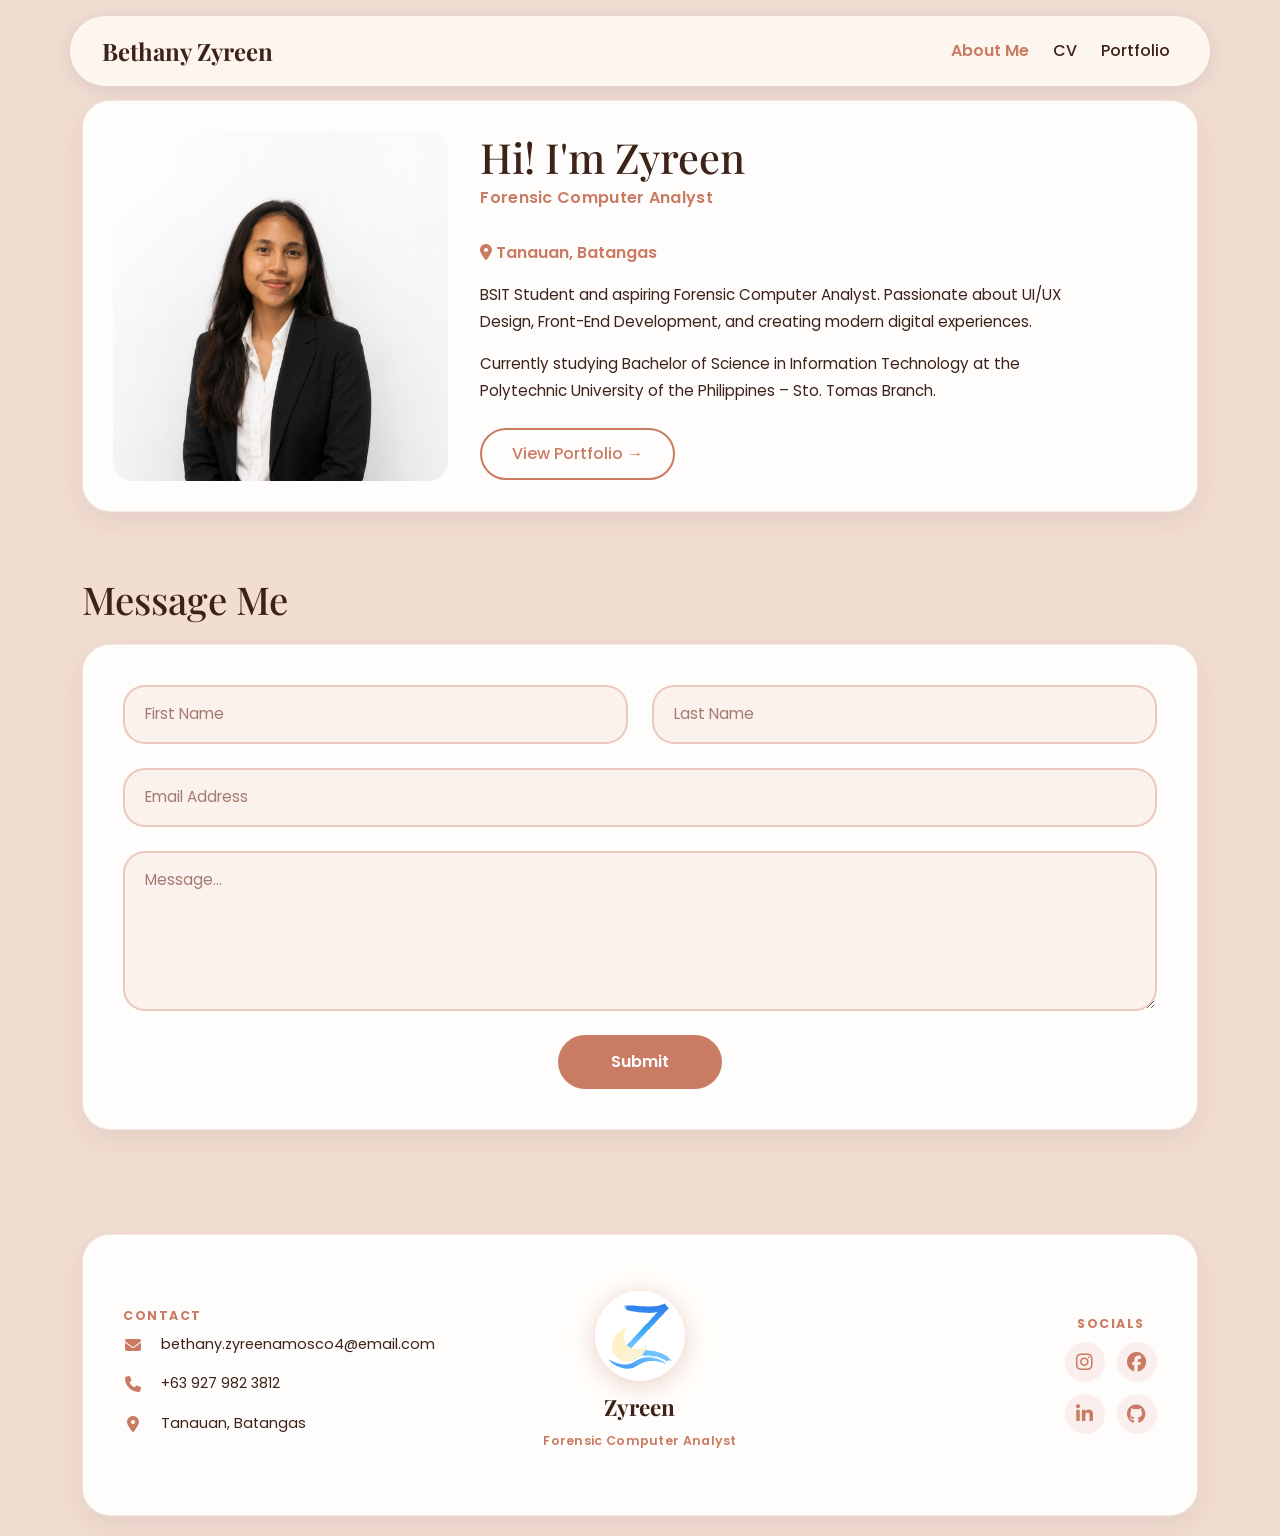
==== commit 4a8f9b93: "fixed cv" ====
--- a/index.html
+++ b/index.html
@@ -34,16 +34,16 @@
   </nav>
 
   <!-- HERO -->
-  <section id="about" class="hero-section">
     <div class="container">
       <div class="hero-card">
         <div class="row align-items-center">
-          <div class="col-lg-5">
-            <img src="assets/img/PROFILE.jpg" class="img-fluid hero-image" alt="Profile">
-          </div>
+          <div class="col-lg-4 d-flex align-items-center justify-content-center">
+            <img src="assets/img/profile.png" class="img-fluid hero-image" alt="Profile"
+              style="height: 200px;; width:100%; object-fit:cover; object-position:center; border-radius:20px;"><br>
+            </div>
           <div class="col-lg-7 hero-text-col">
            <h1 class="hero-title">Hi! I'm Zyreen </h1>
-          <h5 class="hero-role">System Administrator</h5>
+          <h5 class="hero-role">Forensic Computer Analyst</h5><br>
             <p class="location"><i class="fas fa-map-marker-alt"></i> Tanauan, Batangas</p>
             <p class="hero-text">
               BSIT Student and aspiring Forensic Computer Analyst.
@@ -67,17 +67,17 @@
     <div class="container">
       <h2 class="section-title">Message Me</h2>
       <div class="card-section">
-        <form>
+        <form action="https://formspree.io/f/xqeowqlp" method="POST">
           <div class="row">
             <div class="col-12 col-md-6 mb-4">
-              <input type="text" class="form-control custom-input" placeholder="First Name">
+              <input type="text" name="first_name" class="form-control custom-input" placeholder="First Name" required>
             </div>
             <div class="col-12 col-md-6 mb-4">
-              <input type="text" class="form-control custom-input" placeholder="Last Name">
+              <input type="text" name="last_name" class="form-control custom-input" placeholder="Last Name" required>
             </div>
           </div>
-          <input type="email" class="form-control custom-input mb-4" placeholder="Email Address">
-          <textarea rows="5" class="form-control custom-input" placeholder="Message..."></textarea>
+          <input type="email" name="email" class="form-control custom-input mb-4" placeholder="Email Address" required>
+          <textarea rows="5" name="message" class="form-control custom-input" placeholder="Message..." required></textarea>
           <div class="text-center mt-4">
             <button class="btn btn-submit">Submit</button>
           </div>
@@ -140,4 +140,4 @@
   <script src="assets/js/script.js"></script>
 </body>
 
-</html>
+</html>
--- a/assets/css/style.css
+++ b/assets/css/style.css
@@ -169,56 +169,94 @@
   margin-bottom: 0;
 }
 
-/* ── PROJECTS ── */
+/* ── PROJECTS GRID ── */
+.project-grid {
+  display: grid;
+  grid-template-columns: repeat(auto-fit, minmax(300px, 1fr));
+  gap: 28px;
+  align-items: stretch;
+}
+
 .project-card {
   display: flex;
+  flex-direction: column;
   overflow: hidden;
   border-radius: 25px;
   background: white;
-  margin-bottom: 24px;
   box-shadow: 0 5px 20px rgba(0,0,0,.08);
 }
 
-.project-card:last-child {
-  margin-bottom: 0;
-}
-
 .project-image {
-  width: 260px;
-  min-height: 200px;
+  position: relative;
+  width: 100%;
+  height: 220px;
+  padding: 22px;
+  display: flex;
+  align-items: center;
+  justify-content: center;
   background: var(--accent-light);
   flex-shrink: 0;
-}
-
-.project-image.darker {
-  background: var(--accent);
+  overflow: hidden;
+}
+
+.project-image img {
+  max-width: 100%;
+  max-height: 100%;
+  width: auto;
+  height: auto;
+  object-fit: contain;
+  border-radius: 14px;
+  box-shadow: 0 14px 30px rgba(61, 34, 25, 0.2);
+  transition: transform 0.45s ease, box-shadow 0.45s ease;
+}
+
+.project-card:hover .project-image img {
+  transform: translateY(-4px) scale(1.035);
+  box-shadow: 0 18px 36px rgba(61, 34, 25, 0.26);
 }
 
 .project-content {
-  padding: 36px 40px;
+  padding: 28px;
   flex: 1;
+  display: flex;
+  flex-direction: column;
 }
 
 .project-content h3 {
   font-family: 'Playfair Display', serif;
-  font-size: 1.4rem;
-  margin-bottom: 12px;
+  font-size: 1.18rem;
+  font-weight: 700;
+  letter-spacing: 0.2px;
+  margin: 8px 0 12px;
+  line-height: 1.35;
+  color: var(--dark);
 }
 
 .project-content p {
-  font-size: 0.92rem;
+  font-size: 0.9rem;
   line-height: 1.7;
-  margin-bottom: 20px;
+  color: #6b4e44;
+  margin-bottom: 18px;
+}
+
+.project-content .project-tags {
+  margin-bottom: 22px;
 }
 
 .btn-project {
   border: 2px solid var(--accent);
   color: var(--accent);
   border-radius: 50px;
-  padding: 8px 22px;
-  font-size: 0.9rem;
+  padding: 10px 26px;
+  font-size: 0.88rem;
+  font-weight: 600;
   background: transparent;
-  transition: all .2s;
+  display: inline-flex;
+  align-items: center;
+  gap: 8px;
+  align-self: flex-start;
+  margin-top: auto;
+  transition: all .25s ease;
 }
 
 .btn-project:hover {
@@ -366,21 +404,17 @@
 
 /* ── RESPONSIVE: TABLET ── */
 @media (max-width: 991px) {
-  .project-card {
-    flex-direction: column;
-  }
-
-  .project-image {
-    width: 100%;
-    min-height: 180px;
+  .project-grid {
+    grid-template-columns: repeat(auto-fit, minmax(280px, 1fr));
+    gap: 24px;
   }
 
   .project-content {
-    padding: 28px 30px;
+    padding: 26px;
   }
 
   .project-content h3 {
-    font-size: 1.2rem;
+    font-size: 1.12rem;
   }
 }
 
@@ -390,15 +424,18 @@
     padding: 20px 16px;
   }
 
+  .project-grid {
+    grid-template-columns: 1fr;
+    gap: 20px;
+  }
+
   .project-card {
-    flex-direction: column;
     border-radius: 20px;
-    margin-bottom: 20px;
   }
 
   .project-image {
-    width: 100%;
-    min-height: 150px;
+    height: 190px;
+    padding: 16px;
   }
 
   .project-content {
@@ -406,8 +443,8 @@
   }
 
   .project-content h3 {
-    font-size: 1.1rem;
-    margin-bottom: 8px;
+    font-size: 1.05rem;
+    margin: 6px 0 10px;
   }
 
   .project-content p {
@@ -415,10 +452,6 @@
     margin-bottom: 14px;
   }
 
-  .panel-icon {
-    font-size: 2.2rem;
-  }
-
   .project-tags {
     gap: 6px;
   }
@@ -429,7 +462,7 @@
   }
 
   .btn-project {
-    padding: 8px 18px;
+    padding: 9px 22px;
     font-size: 0.85rem;
   }
 
@@ -1116,11 +1149,6 @@
   display: flex;
   align-items: center;
   justify-content: center;
-}
-
-.panel-icon {
-  font-size: 3rem;
-  color: rgba(255,255,255,0.85);
 }
 
 
@@ -1631,6 +1659,18 @@
   box-shadow: var(--shadow-lift);
 }
 
+/* ── PORTFOLIO PANEL ICON ── */
+.panel-icon {
+  font-size: 3.5rem;
+  color: rgba(255, 255, 255, 0.85);
+  filter: drop-shadow(0 4px 12px rgba(61, 34, 25, 0.25));
+  transition: transform 0.35s ease;
+}
+
+.project-card:hover .panel-icon {
+  transform: scale(1.12) translateY(-4px);
+}
+
 .project-image,
 .furniture-panel,
 .sunset-panel,
@@ -1733,4 +1773,4 @@
   .app-screenshot img {
     height: 260px;
   }
-}
+}
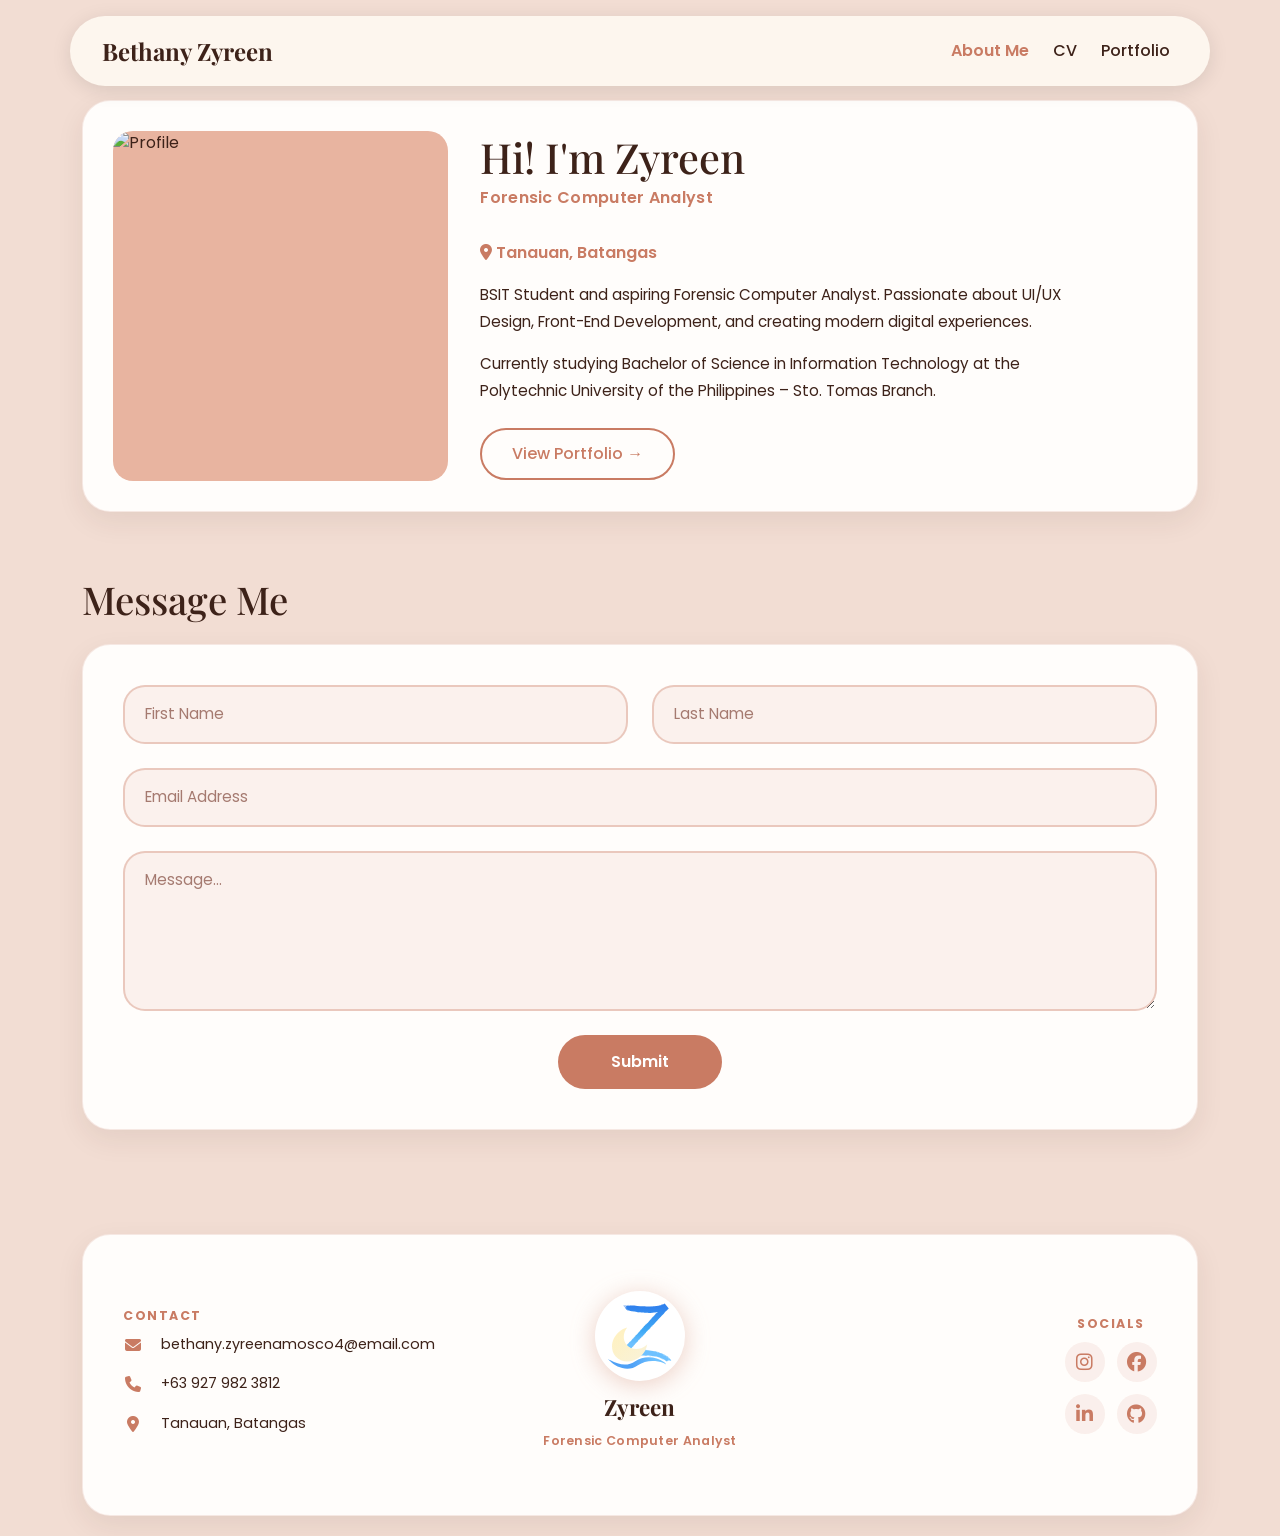
==== commit 974c01e1: "Update index.html" ====
--- a/index.html
+++ b/index.html
@@ -38,7 +38,7 @@
       <div class="hero-card">
         <div class="row align-items-center">
           <div class="col-lg-4 d-flex align-items-center justify-content-center">
-            <img src="assets/img/profile.png" class="img-fluid hero-image" alt="Profile"
+            <img src="assets/img/pfp.png" class="img-fluid hero-image" alt="Profile"
               style="height: 200px;; width:100%; object-fit:cover; object-position:center; border-radius:20px;"><br>
             </div>
           <div class="col-lg-7 hero-text-col">
@@ -140,4 +140,4 @@
   <script src="assets/js/script.js"></script>
 </body>
 
-</html>+</html>
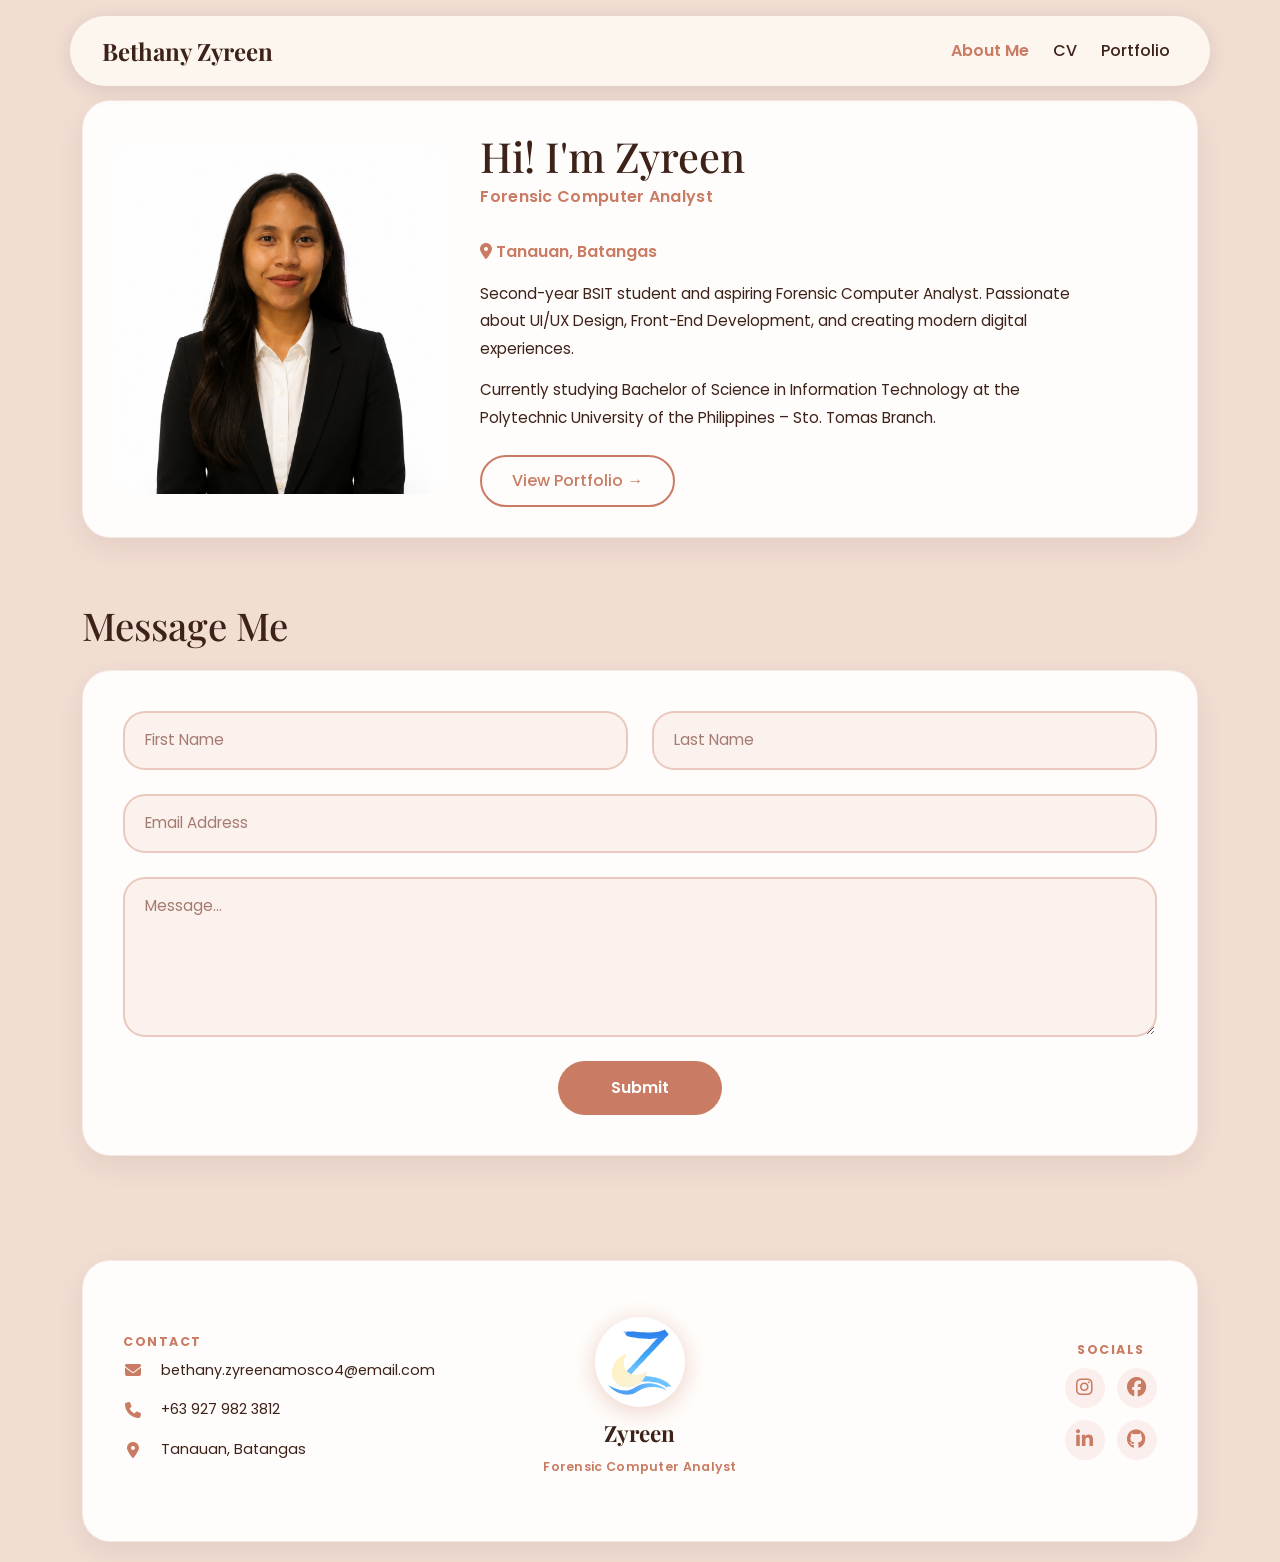
==== commit b54848c6: "Add files via upload" ====
--- a/index.html
+++ b/index.html
@@ -45,16 +45,17 @@
            <h1 class="hero-title">Hi! I'm Zyreen </h1>
           <h5 class="hero-role">Forensic Computer Analyst</h5><br>
             <p class="location"><i class="fas fa-map-marker-alt"></i> Tanauan, Batangas</p>
-            <p class="hero-text">
-              BSIT Student and aspiring Forensic Computer Analyst.
-              Passionate about UI/UX Design, Front-End Development,
-              and creating modern digital experiences.
-            </p>
-            <p class="hero-text">
-              Currently studying Bachelor of Science in
-              Information Technology at the Polytechnic University
-              of the Philippines – Sto. Tomas Branch.
-            </p>
+             <p class="hero-text">
+  Second-year BSIT student and aspiring Forensic Computer Analyst.
+  Passionate about UI/UX Design, Front-End Development,
+  and creating modern digital experiences.
+</p>
+<p class="hero-text">
+  Currently studying Bachelor of Science in
+  Information Technology at the Polytechnic University
+  of the Philippines – Sto. Tomas Branch.
+</p>
+
             <a href="portfolio.html" class="btn btn-main">View Portfolio →</a>
           </div>
         </div>
@@ -140,4 +141,4 @@
   <script src="assets/js/script.js"></script>
 </body>
 
-</html>
+</html>
